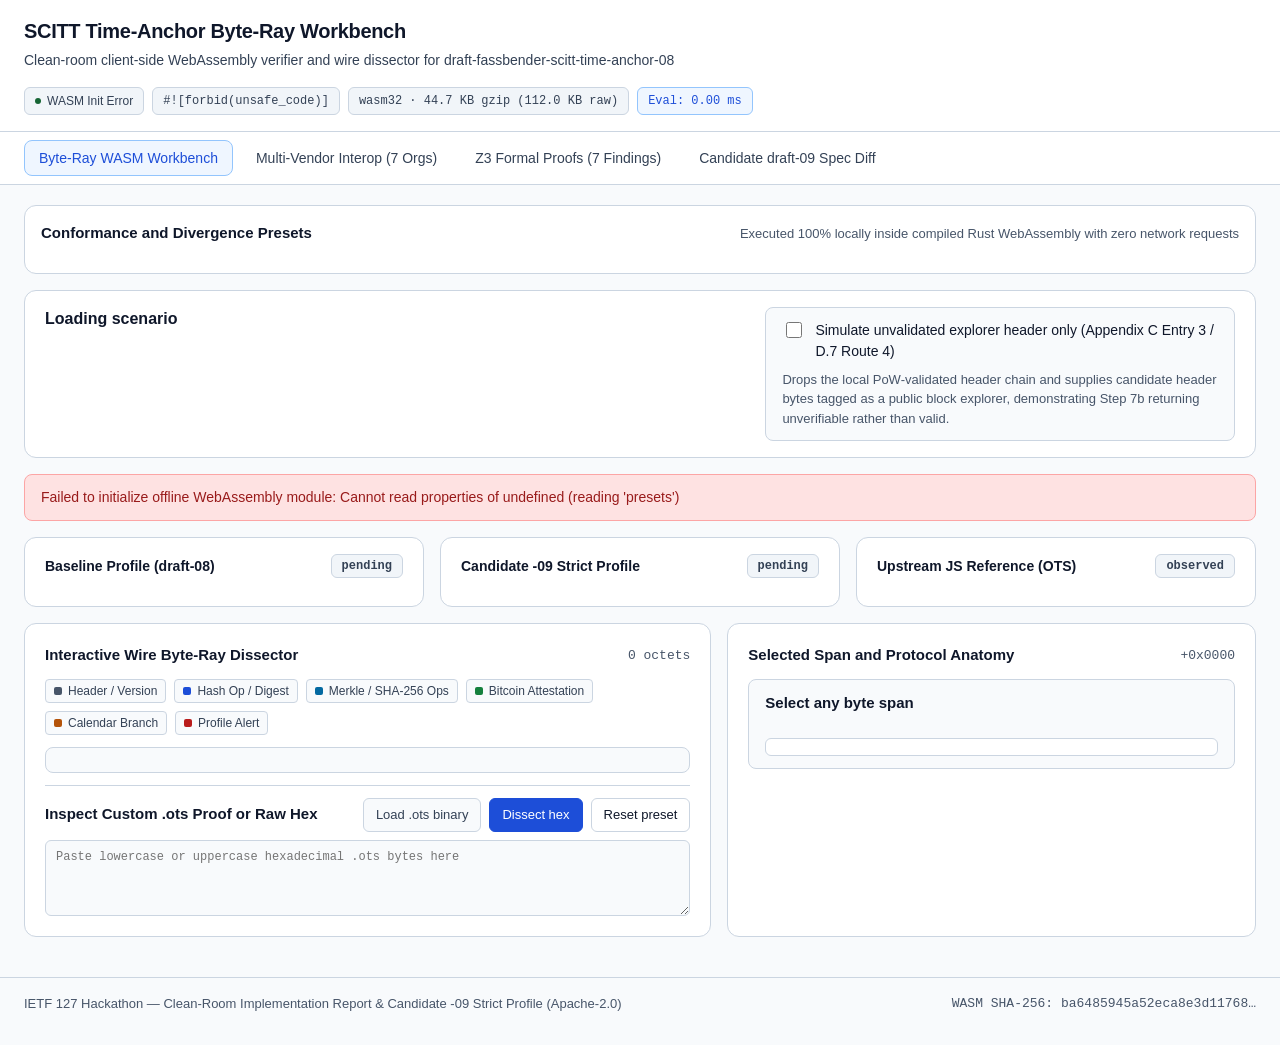
==== web/index.html @ 07544daf "IETF 127 Hackathon: Independent Triple-Engine Verifier & Conformance Suite for draft-fassbender-scit" ====
<!doctype html>
<html lang="en">
<head>
  <meta charset="utf-8">
  <meta name="viewport" content="width=device-width, initial-scale=1">
  <meta name="robots" content="noindex, nofollow, noarchive">
  <title>SCITT Time-Anchor Byte-Ray Workbench — IETF 127 Conformance Suite</title>
  <link rel="stylesheet" href="./styles.css">
</head>
<body>
  <header class="site-header">
    <div class="header-inner">
      <div class="brand-block">
        <h1 class="site-title">SCITT Time-Anchor Byte-Ray Workbench</h1>
        <p class="site-subtitle">Clean-room client-side WebAssembly verifier and wire dissector for draft-fassbender-scitt-time-anchor-08</p>
      </div>
      <div class="header-telemetry">
        <span class="meta-chip"><span class="status-dot"></span><span id="wasm-status-text">Initializing WASM</span></span>
        <span class="meta-chip mono">#![forbid(unsafe_code)]</span>
        <span class="meta-chip mono" id="wasm-size-chip">wasm32 · 43.1 KB gzip</span>
        <span class="meta-chip meta-chip-accent mono" id="wasm-latency-chip">Eval: 0.00 ms</span>
      </div>
    </div>
  </header>

  <nav class="tab-bar-wrap" aria-label="Workbench sections">
    <div class="tab-bar" role="tablist">
      <button type="button" class="tab-btn" role="tab" id="tab-btn-workbench" aria-selected="true" aria-controls="panel-workbench" data-tab="workbench">Byte-Ray WASM Workbench</button>
      <button type="button" class="tab-btn" role="tab" id="tab-btn-interop" aria-selected="false" aria-controls="panel-interop" data-tab="interop">Multi-Vendor Interop (7 Orgs)</button>
      <button type="button" class="tab-btn" role="tab" id="tab-btn-z3" aria-selected="false" aria-controls="panel-z3" data-tab="z3">Z3 Formal Proofs (7 Findings)</button>
      <button type="button" class="tab-btn" role="tab" id="tab-btn-diff" aria-selected="false" aria-controls="panel-diff" data-tab="diff">Candidate draft-09 Spec Diff</button>
    </div>
  </nav>

  <main class="main-shell">
    <!-- TAB 1: BYTE-RAY WASM WORKBENCH -->
    <section id="panel-workbench" class="tab-panel is-active" role="tabpanel" aria-labelledby="tab-btn-workbench">
      <div class="preset-section">
        <div class="section-bar">
          <h2 class="section-heading">Conformance and Divergence Presets</h2>
          <span class="section-caption">Executed 100% locally inside compiled Rust WebAssembly with zero network requests</span>
        </div>
        <div id="preset-grid" class="preset-grid"></div>
      </div>

      <div class="scenario-brief">
        <div class="brief-copy">
          <h3 id="brief-title" class="brief-title">Loading scenario</h3>
          <p id="brief-cite" class="brief-cite"></p>
          <p id="brief-summary" class="brief-summary"></p>
        </div>
        <div class="explorer-control-box">
          <label class="toggle-label" for="explorer-only-toggle">
            <input type="checkbox" id="explorer-only-toggle">
            <span>Simulate unvalidated explorer header only (Appendix C Entry 3 / D.7 Route 4)</span>
          </label>
          <p id="explorer-toggle-note" class="toggle-note">
            Drops the local PoW-validated header chain and supplies candidate header bytes tagged as a public block explorer, demonstrating Step 7b returning unverifiable rather than valid.
          </p>
        </div>
      </div>

      <div id="feedback-banner" class="feedback-banner" role="alert"></div>

      <div class="verdict-grid">
        <article class="verdict-card" id="card-draft08">
          <div class="verdict-card-head">
            <h3 class="verdict-engine-name">Baseline Profile (draft-08)</h3>
            <span id="badge-draft08" class="outcome-badge outcome-neutral">pending</span>
          </div>
          <div id="kv-draft08" class="kv-list"></div>
        </article>

        <article class="verdict-card" id="card-strict">
          <div class="verdict-card-head">
            <h3 class="verdict-engine-name">Candidate -09 Strict Profile</h3>
            <span id="badge-strict" class="outcome-badge outcome-neutral">pending</span>
          </div>
          <div id="kv-strict" class="kv-list"></div>
        </article>

        <article class="verdict-card" id="card-upstream-js">
          <div class="verdict-card-head">
            <h3 class="verdict-engine-name">Upstream JS Reference (OTS)</h3>
            <span id="badge-upstream-js" class="outcome-badge outcome-neutral">observed</span>
          </div>
          <div id="kv-upstream-js" class="kv-list"></div>
        </article>
      </div>

      <div class="workbench-split">
        <div class="panel-card">
          <div class="section-bar">
            <h3 class="section-heading">Interactive Wire Byte-Ray Dissector</h3>
            <span id="dissect-byte-summary" class="section-caption mono">0 octets</span>
          </div>
          <div class="legend-row">
            <span class="legend-tag"><span class="swatch swatch-magic"></span>Header / Version</span>
            <span class="legend-tag"><span class="swatch swatch-digest"></span>Hash Op / Digest</span>
            <span class="legend-tag"><span class="swatch swatch-op"></span>Merkle / SHA-256 Ops</span>
            <span class="legend-tag"><span class="swatch swatch-btc"></span>Bitcoin Attestation</span>
            <span class="legend-tag"><span class="swatch swatch-pending"></span>Calendar Branch</span>
            <span class="legend-tag"><span class="swatch swatch-alert"></span>Profile Alert</span>
          </div>
          <div id="span-stream" class="span-stream" aria-label="Parsed OpenTimestamps byte spans"></div>

          <div class="custom-input-box">
            <div class="input-toolbar">
              <span class="section-heading">Inspect Custom .ots Proof or Raw Hex</span>
              <div class="btn-row">
                <label class="file-label" for="ots-file-input">
                  <span>Load .ots binary</span>
                  <input type="file" id="ots-file-input" accept=".ots,application/octet-stream">
                </label>
                <button type="button" id="btn-run-custom-hex" class="action-btn action-btn-primary">Dissect hex</button>
                <button type="button" id="btn-reset-preset" class="action-btn">Reset preset</button>
              </div>
            </div>
            <textarea id="custom-hex-input" class="hex-textarea" spellcheck="false" aria-label="Hexadecimal OpenTimestamps proof bytes" placeholder="Paste lowercase or uppercase hexadecimal .ots bytes here"></textarea>
          </div>
        </div>

        <div class="panel-card">
          <div class="section-bar">
            <h3 class="section-heading">Selected Span and Protocol Anatomy</h3>
            <span id="selected-offset-chip" class="section-caption mono">+0x0000</span>
          </div>

          <div class="detail-box">
            <h4 id="detail-title" class="detail-title">Select any byte span</h4>
            <div id="detail-section" class="detail-meta"></div>
            <p id="detail-desc" class="detail-desc"></p>
            <div id="detail-hex" class="hex-dump-box"></div>
          </div>

          <div id="dynamic-subpanel"></div>
        </div>
      </div>
    </section>

    <!-- TAB 2: MULTI-VENDOR INTEROP MATRIX -->
    <section id="panel-interop" class="tab-panel" role="tabpanel" aria-labelledby="tab-btn-interop">
      <div class="metric-strip" id="interop-metrics"></div>

      <div class="panel-card">
        <div class="section-bar">
          <div>
            <h2 class="section-heading">Table A — Cross-Organization Interoperability Matrix (7 External Codebases + Clean-Room Triple Engine)</h2>
            <span class="section-caption">Real execution outputs across Umarise, OpenTimestamps JS/Python, EMILIA (-06), CryptoGeekPT (-03), DPS Lemonnier (-08), and WEXP / iSoluce SCITT</span>
          </div>
          <div class="btn-row">
            <button type="button" class="action-btn interop-filter-btn action-btn-primary" data-filter="all">All 16 vectors</button>
            <button type="button" class="action-btn interop-filter-btn" data-filter="positive">Mainnet positive</button>
            <button type="button" class="action-btn interop-filter-btn" data-filter="divergence">Divergences &amp; bugs</button>
          </div>
        </div>
        <div class="table-scroll">
          <table class="data-table">
            <thead>
              <tr>
                <th>Vector</th>
                <th>Umarise Web &amp; JS OTS</th>
                <th>Python OTS 0.5.0</th>
                <th>EMILIA (-06)</th>
                <th>CryptoGeekPT (-03)</th>
                <th>DPS Lemonnier (-08)</th>
                <th>Triple Engine (draft-08)</th>
                <th>Triple Engine (strict)</th>
              </tr>
            </thead>
            <tbody id="interop-tbody"></tbody>
          </table>
        </div>
      </div>

      <div class="panel-card">
        <div class="section-bar">
          <h2 class="section-heading">Live SCITT RFC 9943 / RFC 9942 / RFC 9921 Artifact Interop (WEXP &amp; Action State / iSoluce)</h2>
          <span class="section-caption">Verified against upstream pycose 1.1.0, pyscitt 0.15.0, and cbor2 5.9.0</span>
        </div>
        <div id="scitt-cose-summary"></div>
      </div>

      <div class="panel-card">
        <div class="section-bar">
          <h2 class="section-heading">Table B — Internal Triple-Engine Differential Fuzzing (50,000 Seeded Vectors)</h2>
          <span class="section-caption">Explicitly separated from external cross-organization interop per IETF hackathon reporting practice</span>
        </div>
        <div id="diff50k-summary"></div>
      </div>
    </section>

    <!-- TAB 3: Z3 FORMAL PROOFS -->
    <section id="panel-z3" class="tab-panel" role="tabpanel" aria-labelledby="tab-btn-z3">
      <div class="metric-strip" id="z3-metrics"></div>
      <div class="panel-card">
        <div class="section-bar">
          <h2 class="section-heading">Microsoft Z3 SMT Solver Verification Summary (7 Findings + Section 7.1 Partition Soundness)</h2>
          <span class="section-caption">Every edge case synthesized as SAT in baseline draft-08 and proven UNSAT under Candidate -09 strict invariants</span>
        </div>
        <div class="table-scroll">
          <table class="data-table">
            <thead>
              <tr>
                <th>Finding</th>
                <th>Protocol Property</th>
                <th>Baseline draft-08 Counterexample (SAT)</th>
                <th>Candidate -09 Strict Invariant (UNSAT)</th>
                <th>Concrete Witness</th>
              </tr>
            </thead>
            <tbody id="z3-tbody"></tbody>
          </table>
        </div>
      </div>
    </section>

    <!-- TAB 4: CANDIDATE DRAFT-09 SPEC DIFF -->
    <section id="panel-diff" class="tab-panel" role="tabpanel" aria-labelledby="tab-btn-diff">
      <div class="panel-card">
        <div class="section-bar">
          <div>
            <h2 class="section-heading">Proposed Collaborative Diff Against draft-fassbender-scitt-time-anchor-08.txt</h2>
            <span class="section-caption">Verified cleanly with patch --dry-run (zero IANA actions, zero new keys, 100% wild .ots backward compatibility)</span>
          </div>
          <div class="btn-row">
            <button type="button" id="btn-copy-diff" class="action-btn">Copy unified diff</button>
            <a href="./scitt_time_anchor.wasm" download="scitt_time_anchor.wasm" class="action-btn">Download .wasm (98.8 KB)</a>
          </div>
        </div>
        <div id="diff-viewer" class="diff-viewer"></div>
      </div>
    </section>
  </main>

  <footer class="site-footer">
    <span>IETF 127 Hackathon — Clean-Room Implementation Report &amp; Candidate -09 Strict Profile (Apache-2.0)</span>
    <span class="mono" id="footer-sha256"></span>
  </footer>

  <script src="./wasm_bundle.js"></script>
  <script src="./presets.js"></script>
  <script src="./app.js"></script>
</body>
</html>
---- web/styles.css ----
/* SCITT Time-Anchor Byte-Ray Workbench — Archival Standards-Lab Theme */
:root {
  --bg-page: #f8fafc;
  --bg-surface: #ffffff;
  --bg-subtle: #f1f5f9;
  --bg-muted: #e2e8f0;
  --border-hairline: #cbd5e1;
  --border-strong: #94a3b8;

  --text-primary: #0f172a;
  --text-secondary: #334155;
  --text-muted: #475569;

  --accent-ink: #1d4ed8;
  --accent-bg: #eff6ff;
  --accent-border: #93c5fd;

  --valid-ink: #166534;
  --valid-bg: #dcfce7;
  --valid-border: #86efac;

  --unverifiable-ink: #92400e;
  --unverifiable-bg: #fef3c7;
  --unverifiable-border: #fcd34d;

  --invalid-ink: #991b1b;
  --invalid-bg: #fee2e2;
  --invalid-border: #fca5a5;

  --font-sans: -apple-system, BlinkMacSystemFont, "Segoe UI", Roboto, "Helvetica Neue", Arial, sans-serif;
  --font-mono: ui-monospace, SFMono-Regular, Menlo, Monaco, Consolas, "Liberation Mono", monospace;

  --ease-out-expo: cubic-bezier(0.16, 1, 0.3, 1);
}

*,
*::before,
*::after {
  box-sizing: border-box;
}

::selection {
  background-color: #dbeafe;
  color: #0f172a;
}

html {
  font-size: 16px;
  color-scheme: light;
  scrollbar-color: #94a3b8 #f1f5f9;
}

body {
  margin: 0;
  padding: 0;
  background-color: var(--bg-page);
  color: var(--text-primary);
  font-family: var(--font-sans);
  line-height: 1.5;
  -webkit-font-smoothing: antialiased;
  overflow-x: hidden;
}

:focus-visible {
  outline: 2px solid var(--accent-ink);
  outline-offset: 2px;
}

.tabular {
  font-variant-numeric: tabular-nums;
}

.mono {
  font-family: var(--font-mono);
  font-variant-numeric: tabular-nums;
}

/* Top Header locked at Y = 0 */
.site-header {
  background-color: var(--bg-surface);
  border-bottom: 1px solid var(--border-hairline);
  margin: 0;
}

.header-inner {
  max-width: 1440px;
  margin: 0 auto;
  padding: 16px 24px;
  display: flex;
  align-items: center;
  justify-content: space-between;
  gap: 16px;
  flex-wrap: wrap;
}

.brand-block {
  display: flex;
  flex-direction: column;
  gap: 4px;
  min-width: 0;
}

.site-title {
  margin: 0;
  font-size: 1.25rem;
  font-weight: 600;
  letter-spacing: -0.015em;
  color: var(--text-primary);
}

.site-subtitle {
  margin: 0;
  font-size: 0.875rem;
  color: var(--text-secondary);
}

.header-telemetry {
  display: flex;
  align-items: center;
  gap: 8px;
  flex-wrap: wrap;
  flex-shrink: 0;
}

.meta-chip {
  display: inline-flex;
  align-items: center;
  gap: 6px;
  height: 28px;
  padding: 0 10px;
  border-radius: 6px;
  border: 1px solid var(--border-hairline);
  background-color: var(--bg-subtle);
  font-size: 0.75rem;
  font-weight: 500;
  color: var(--text-secondary);
  flex-shrink: 0;
  white-space: nowrap;
}

.meta-chip-accent {
  background-color: var(--accent-bg);
  border-color: var(--accent-border);
  color: var(--accent-ink);
}

.status-dot {
  width: 6px;
  height: 6px;
  border-radius: 50%;
  background-color: var(--valid-ink);
  flex-shrink: 0;
}

/* Navigation Bar */
.tab-bar-wrap {
  background-color: var(--bg-surface);
  border-bottom: 1px solid var(--border-hairline);
}

.tab-bar {
  max-width: 1440px;
  margin: 0 auto;
  padding: 8px 24px;
  display: flex;
  align-items: center;
  gap: 8px;
  flex-wrap: wrap;
}

.tab-btn {
  appearance: none;
  height: 36px;
  padding: 0 14px;
  border-radius: 8px;
  border: 1px solid transparent;
  background-color: transparent;
  color: var(--text-secondary);
  font-family: var(--font-sans);
  font-size: 0.875rem;
  font-weight: 500;
  cursor: pointer;
  transition: background-color 140ms var(--ease-out-expo), color 140ms var(--ease-out-expo), border-color 140ms var(--ease-out-expo);
  flex-shrink: 0;
  white-space: nowrap;
}

.tab-btn:hover {
  background-color: var(--bg-subtle);
  color: var(--text-primary);
}

.tab-btn[aria-selected="true"] {
  background-color: var(--accent-bg);
  border-color: var(--accent-border);
  color: var(--accent-ink);
}

/* Main Shell */
.main-shell {
  max-width: 1440px;
  margin: 0 auto;
  padding: 20px 24px 40px 24px;
}

.tab-panel {
  display: none;
}

.tab-panel.is-active {
  display: flex;
  flex-direction: column;
  gap: 16px;
}

/* Preset Selector Grid */
.preset-section {
  background-color: var(--bg-surface);
  border: 1px solid var(--border-hairline);
  border-radius: 12px;
  padding: 16px;
  display: flex;
  flex-direction: column;
  gap: 12px;
}

.section-bar {
  display: flex;
  align-items: center;
  justify-content: space-between;
  gap: 12px;
  flex-wrap: wrap;
}

.section-heading {
  margin: 0;
  font-size: 0.9375rem;
  font-weight: 600;
  color: var(--text-primary);
}

.section-caption {
  font-size: 0.8125rem;
  color: var(--text-muted);
}

.preset-grid {
  display: grid;
  grid-template-columns: repeat(3, minmax(0, 1fr));
  gap: 8px;
}

.preset-btn {
  appearance: none;
  min-height: 40px;
  padding: 8px 12px;
  border-radius: 8px;
  border: 1px solid var(--border-hairline);
  background-color: var(--bg-page);
  color: var(--text-primary);
  font-family: var(--font-sans);
  font-size: 0.8125rem;
  font-weight: 500;
  text-align: left;
  cursor: pointer;
  transition: background-color 140ms var(--ease-out-expo), border-color 140ms var(--ease-out-expo);
}

.preset-btn:hover {
  background-color: var(--bg-subtle);
  border-color: var(--border-strong);
}

.preset-btn.is-selected {
  background-color: var(--accent-bg);
  border-color: var(--accent-ink);
  color: var(--accent-ink);
}

/* Active Scenario Banner & Explorer Toggle */
.scenario-brief {
  background-color: var(--bg-surface);
  border: 1px solid var(--border-hairline);
  border-radius: 12px;
  padding: 16px 20px;
  display: grid;
  grid-template-columns: minmax(0, 1.5fr) minmax(0, 1fr);
  gap: 16px;
  align-items: stretch;
}

.brief-copy {
  display: flex;
  flex-direction: column;
  justify-content: flex-start;
  gap: 8px;
}

.brief-title {
  margin: 0;
  font-size: 1rem;
  font-weight: 600;
  color: var(--text-primary);
}

.brief-cite {
  margin: 0;
  font-size: 0.8125rem;
  color: var(--accent-ink);
  font-weight: 500;
}

.brief-summary {
  margin: 0;
  font-size: 0.875rem;
  color: var(--text-secondary);
  max-width: 74ch;
}

.explorer-control-box {
  background-color: var(--bg-page);
  border: 1px solid var(--border-hairline);
  border-radius: 8px;
  padding: 12px 16px;
  display: flex;
  flex-direction: column;
  justify-content: flex-start;
  gap: 8px;
}

.toggle-label {
  display: flex;
  align-items: flex-start;
  gap: 10px;
  cursor: pointer;
  font-size: 0.875rem;
  font-weight: 500;
  color: var(--text-primary);
}

.toggle-label input[type="checkbox"] {
  width: 16px;
  height: 16px;
  margin-top: 2px;
  accent-color: var(--accent-ink);
  flex-shrink: 0;
  cursor: pointer;
}

.toggle-note {
  margin: 0;
  font-size: 0.8125rem;
  color: var(--text-muted);
}

/* Error / Bounds Feedback Banner */
.feedback-banner {
  display: none;
  padding: 12px 16px;
  border-radius: 8px;
  border: 1px solid var(--invalid-border);
  background-color: var(--invalid-bg);
  color: var(--invalid-ink);
  font-size: 0.875rem;
}

.feedback-banner.is-visible {
  display: block;
}

/* Verdict 3-Column Strip */
.verdict-grid {
  display: grid;
  grid-template-columns: repeat(3, minmax(0, 1fr));
  gap: 16px;
  align-items: stretch;
}

.verdict-card {
  background-color: var(--bg-surface);
  border: 1px solid var(--border-hairline);
  border-radius: 12px;
  padding: 16px 20px;
  display: flex;
  flex-direction: column;
  justify-content: flex-start;
  gap: 12px;
}

.verdict-card-head {
  display: flex;
  align-items: center;
  justify-content: space-between;
  gap: 8px;
  flex-wrap: wrap;
}

.verdict-engine-name {
  margin: 0;
  font-size: 0.875rem;
  font-weight: 600;
  color: var(--text-primary);
}

.outcome-badge {
  display: inline-flex;
  align-items: center;
  height: 24px;
  padding: 0 10px;
  border-radius: 6px;
  border: 1px solid var(--border-hairline);
  font-family: var(--font-mono);
  font-size: 0.75rem;
  font-weight: 600;
  flex-shrink: 0;
}

.outcome-valid {
  background-color: var(--valid-bg);
  border-color: var(--valid-border);
  color: var(--valid-ink);
}

.outcome-unverifiable {
  background-color: var(--unverifiable-bg);
  border-color: var(--unverifiable-border);
  color: var(--unverifiable-ink);
}

.outcome-invalid {
  background-color: var(--invalid-bg);
  border-color: var(--invalid-border);
  color: var(--invalid-ink);
}

.outcome-neutral {
  background-color: var(--bg-subtle);
  border-color: var(--border-hairline);
  color: var(--text-secondary);
}

.kv-list {
  margin: 0;
  padding: 0;
  display: flex;
  flex-direction: column;
  gap: 6px;
}

.kv-row {
  display: flex;
  align-items: baseline;
  justify-content: space-between;
  gap: 12px;
  font-size: 0.8125rem;
  border-top: 1px solid var(--bg-subtle);
  padding-top: 6px;
}

.kv-key {
  color: var(--text-muted);
  flex-shrink: 0;
}

.kv-val {
  color: var(--text-primary);
  font-family: var(--font-mono);
  font-variant-numeric: tabular-nums;
  text-align: right;
  overflow-wrap: anywhere;
}

/* 2-Column Matched-Height Byte-Ray Split Grid */
.workbench-split {
  display: grid;
  grid-template-columns: minmax(0, 1.3fr) minmax(0, 1fr);
  gap: 16px;
  align-items: stretch;
}

.panel-card {
  background-color: var(--bg-surface);
  border: 1px solid var(--border-hairline);
  border-radius: 12px;
  padding: 20px;
  display: flex;
  flex-direction: column;
  justify-content: flex-start;
  gap: 12px;
  min-width: 0;
}

.legend-row {
  display: flex;
  align-items: center;
  gap: 8px;
  flex-wrap: wrap;
}

.legend-tag {
  display: inline-flex;
  align-items: center;
  gap: 6px;
  padding: 2px 8px;
  border-radius: 4px;
  font-size: 0.75rem;
  border: 1px solid var(--border-hairline);
  background-color: var(--bg-page);
  color: var(--text-secondary);
}

.swatch {
  width: 8px;
  height: 8px;
  border-radius: 2px;
  flex-shrink: 0;
}

.swatch-magic { background-color: #475569; }
.swatch-digest { background-color: #1d4ed8; }
.swatch-op { background-color: #0369a1; }
.swatch-btc { background-color: #15803d; }
.swatch-pending { background-color: #b45309; }
.swatch-alert { background-color: #b91c1c; }

/* Span Token Stream */
.span-stream {
  background-color: var(--bg-page);
  border: 1px solid var(--border-hairline);
  border-radius: 8px;
  padding: 12px;
  max-height: 400px;
  overflow-y: auto;
  display: flex;
  flex-wrap: wrap;
  align-content: flex-start;
  gap: 6px;
}

.span-chip {
  appearance: none;
  display: inline-flex;
  align-items: center;
  gap: 6px;
  min-height: 30px;
  padding: 4px 8px;
  border-radius: 6px;
  border: 1px solid var(--border-hairline);
  background-color: var(--bg-surface);
  color: var(--text-primary);
  font-family: var(--font-mono);
  font-size: 0.75rem;
  cursor: pointer;
  text-align: left;
  max-width: 100%;
  transition: border-color 120ms var(--ease-out-expo), background-color 120ms var(--ease-out-expo);
}

.span-chip:hover {
  border-color: var(--border-strong);
  background-color: var(--bg-subtle);
}

.span-chip.is-active {
  border-color: var(--accent-ink);
  background-color: var(--accent-bg);
}

.span-chip[data-kind="magic"],
.span-chip[data-kind="version"] {
  border-bottom: 2px solid #475569;
}

.span-chip[data-kind="hash_op"],
.span-chip[data-kind="digest"] {
  border-bottom: 2px solid #1d4ed8;
}

.span-chip[data-kind="op_concat"],
.span-chip[data-kind="operand"],
.span-chip[data-kind="op_sha256"],
.span-chip[data-kind="varuint_len"],
.span-chip[data-kind="branch"] {
  border-bottom: 2px solid #0369a1;
}

.span-chip[data-kind="att_marker"],
.span-chip[data-kind="btc_tag"],
.span-chip[data-kind="btc_height"] {
  border-bottom: 2px solid #15803d;
}

.span-chip[data-kind="pending_tag"],
.span-chip[data-kind="pending_uri"],
.span-chip[data-kind="unknown_tag"],
.span-chip[data-kind="unknown_payload"] {
  border-bottom: 2px solid #b45309;
}

.span-chip[data-kind="op_alert"],
.span-chip[data-kind="btc_height_alert"] {
  background-color: var(--invalid-bg);
  border-color: var(--invalid-border);
  color: var(--invalid-ink);
}

.span-off {
  color: var(--text-muted);
  font-size: 0.6875rem;
}

.span-hex {
  font-weight: 500;
  overflow-wrap: anywhere;
}

/* Custom Input Controls */
.custom-input-box {
  border-top: 1px solid var(--border-hairline);
  padding-top: 12px;
  display: flex;
  flex-direction: column;
  gap: 8px;
}

.input-toolbar {
  display: flex;
  align-items: center;
  justify-content: space-between;
  gap: 8px;
  flex-wrap: wrap;
}

.btn-row {
  display: flex;
  align-items: center;
  gap: 8px;
  flex-wrap: wrap;
}

.action-btn {
  appearance: none;
  height: 34px;
  padding: 0 12px;
  border-radius: 6px;
  border: 1px solid var(--border-hairline);
  background-color: var(--bg-surface);
  color: var(--text-primary);
  font-family: var(--font-sans);
  font-size: 0.8125rem;
  font-weight: 500;
  cursor: pointer;
  display: inline-flex;
  align-items: center;
  gap: 6px;
  flex-shrink: 0;
}

.action-btn:hover {
  background-color: var(--bg-subtle);
}

.action-btn-primary {
  background-color: var(--accent-ink);
  border-color: var(--accent-ink);
  color: #ffffff;
}

.action-btn-primary:hover {
  background-color: #1e40af;
}

.file-label {
  display: inline-flex;
  align-items: center;
  height: 34px;
  padding: 0 12px;
  border-radius: 6px;
  border: 1px solid var(--border-hairline);
  background-color: var(--bg-page);
  color: var(--text-secondary);
  font-size: 0.8125rem;
  font-weight: 500;
  cursor: pointer;
}

.file-label input[type="file"] {
  display: none;
}

.hex-textarea {
  width: 100%;
  min-height: 76px;
  max-height: 160px;
  resize: vertical;
  padding: 8px 10px;
  border-radius: 6px;
  border: 1px solid var(--border-hairline);
  background-color: var(--bg-page);
  color: var(--text-primary);
  font-family: var(--font-mono);
  font-size: 0.75rem;
  line-height: 1.45;
}

/* Right Detail Inspector */
.detail-box {
  background-color: var(--bg-page);
  border: 1px solid var(--border-hairline);
  border-radius: 8px;
  padding: 12px 16px;
  display: flex;
  flex-direction: column;
  gap: 8px;
}

.detail-title {
  margin: 0;
  font-size: 0.9375rem;
  font-weight: 600;
  color: var(--text-primary);
}

.detail-meta {
  font-family: var(--font-mono);
  font-size: 0.75rem;
  color: var(--accent-ink);
}

.detail-desc {
  margin: 0;
  font-size: 0.8125rem;
  color: var(--text-secondary);
}

.hex-dump-box {
  padding: 8px 10px;
  border-radius: 6px;
  border: 1px solid var(--border-hairline);
  background-color: var(--bg-surface);
  font-family: var(--font-mono);
  font-size: 0.75rem;
  color: var(--text-primary);
  overflow-wrap: anywhere;
  word-break: break-all;
  max-height: 112px;
  overflow-y: auto;
}

/* Data Tables */
.table-scroll {
  width: 100%;
  overflow-x: auto;
  border: 1px solid var(--border-hairline);
  border-radius: 8px;
  background-color: var(--bg-surface);
}

.data-table {
  width: 100%;
  border-collapse: collapse;
  font-size: 0.8125rem;
  text-align: left;
}

.data-table th,
.data-table td {
  padding: 8px 12px;
  border-bottom: 1px solid var(--bg-subtle);
  vertical-align: top;
}

.data-table th {
  background-color: var(--bg-page);
  color: var(--text-secondary);
  font-weight: 600;
  border-bottom: 1px solid var(--border-hairline);
  white-space: nowrap;
}

.data-table tr:last-child td {
  border-bottom: none;
}

.row-highlight td {
  background-color: var(--accent-bg);
}

.row-alert td {
  background-color: var(--invalid-bg);
}

/* Growth Bars */
.growth-row {
  display: grid;
  grid-template-columns: 64px minmax(0, 1fr) 112px;
  align-items: center;
  gap: 8px;
  font-size: 0.75rem;
}

.growth-track {
  height: 10px;
  border-radius: 4px;
  background-color: var(--bg-muted);
  overflow: hidden;
}

.growth-fill {
  height: 100%;
  background-color: var(--accent-ink);
}

.growth-fill.is-exceeded {
  background-color: var(--invalid-ink);
}

/* Summary Stat Strip on Interop / Z3 Tabs */
.metric-strip {
  display: grid;
  grid-template-columns: repeat(4, minmax(0, 1fr));
  gap: 12px;
}

.metric-box {
  background-color: var(--bg-surface);
  border: 1px solid var(--border-hairline);
  border-radius: 10px;
  padding: 16px;
  display: flex;
  flex-direction: column;
  gap: 4px;
}

.metric-label {
  font-size: 0.8125rem;
  color: var(--text-muted);
}

.metric-number {
  font-size: 1.375rem;
  font-weight: 600;
  color: var(--text-primary);
  font-variant-numeric: tabular-nums;
}

.metric-note {
  font-size: 0.75rem;
  color: var(--text-secondary);
}

/* Unified Diff Viewer */
.diff-viewer {
  background-color: var(--bg-surface);
  border: 1px solid var(--border-hairline);
  border-radius: 8px;
  padding: 12px 0;
  font-family: var(--font-mono);
  font-size: 0.75rem;
  line-height: 1.5;
  overflow-x: auto;
}

.diff-line {
  padding: 0 16px;
  white-space: pre-wrap;
  overflow-wrap: anywhere;
}

.diff-hunk {
  background-color: var(--accent-bg);
  color: var(--accent-ink);
  font-weight: 600;
}

.diff-add {
  background-color: #f0fdf4;
  color: #166534;
}

.diff-del {
  background-color: #fef2f2;
  color: #991b1b;
}

/* Footer */
.site-footer {
  max-width: 1440px;
  margin: 0 auto;
  padding: 16px 24px 32px 24px;
  border-top: 1px solid var(--border-hairline);
  display: flex;
  align-items: center;
  justify-content: space-between;
  gap: 12px;
  flex-wrap: wrap;
  font-size: 0.8125rem;
  color: var(--text-muted);
}

@media (max-width: 1100px) {
  .preset-grid,
  .verdict-grid,
  .scenario-brief,
  .workbench-split {
    grid-template-columns: minmax(0, 1fr);
  }
  .metric-strip {
    grid-template-columns: repeat(2, minmax(0, 1fr));
  }
}
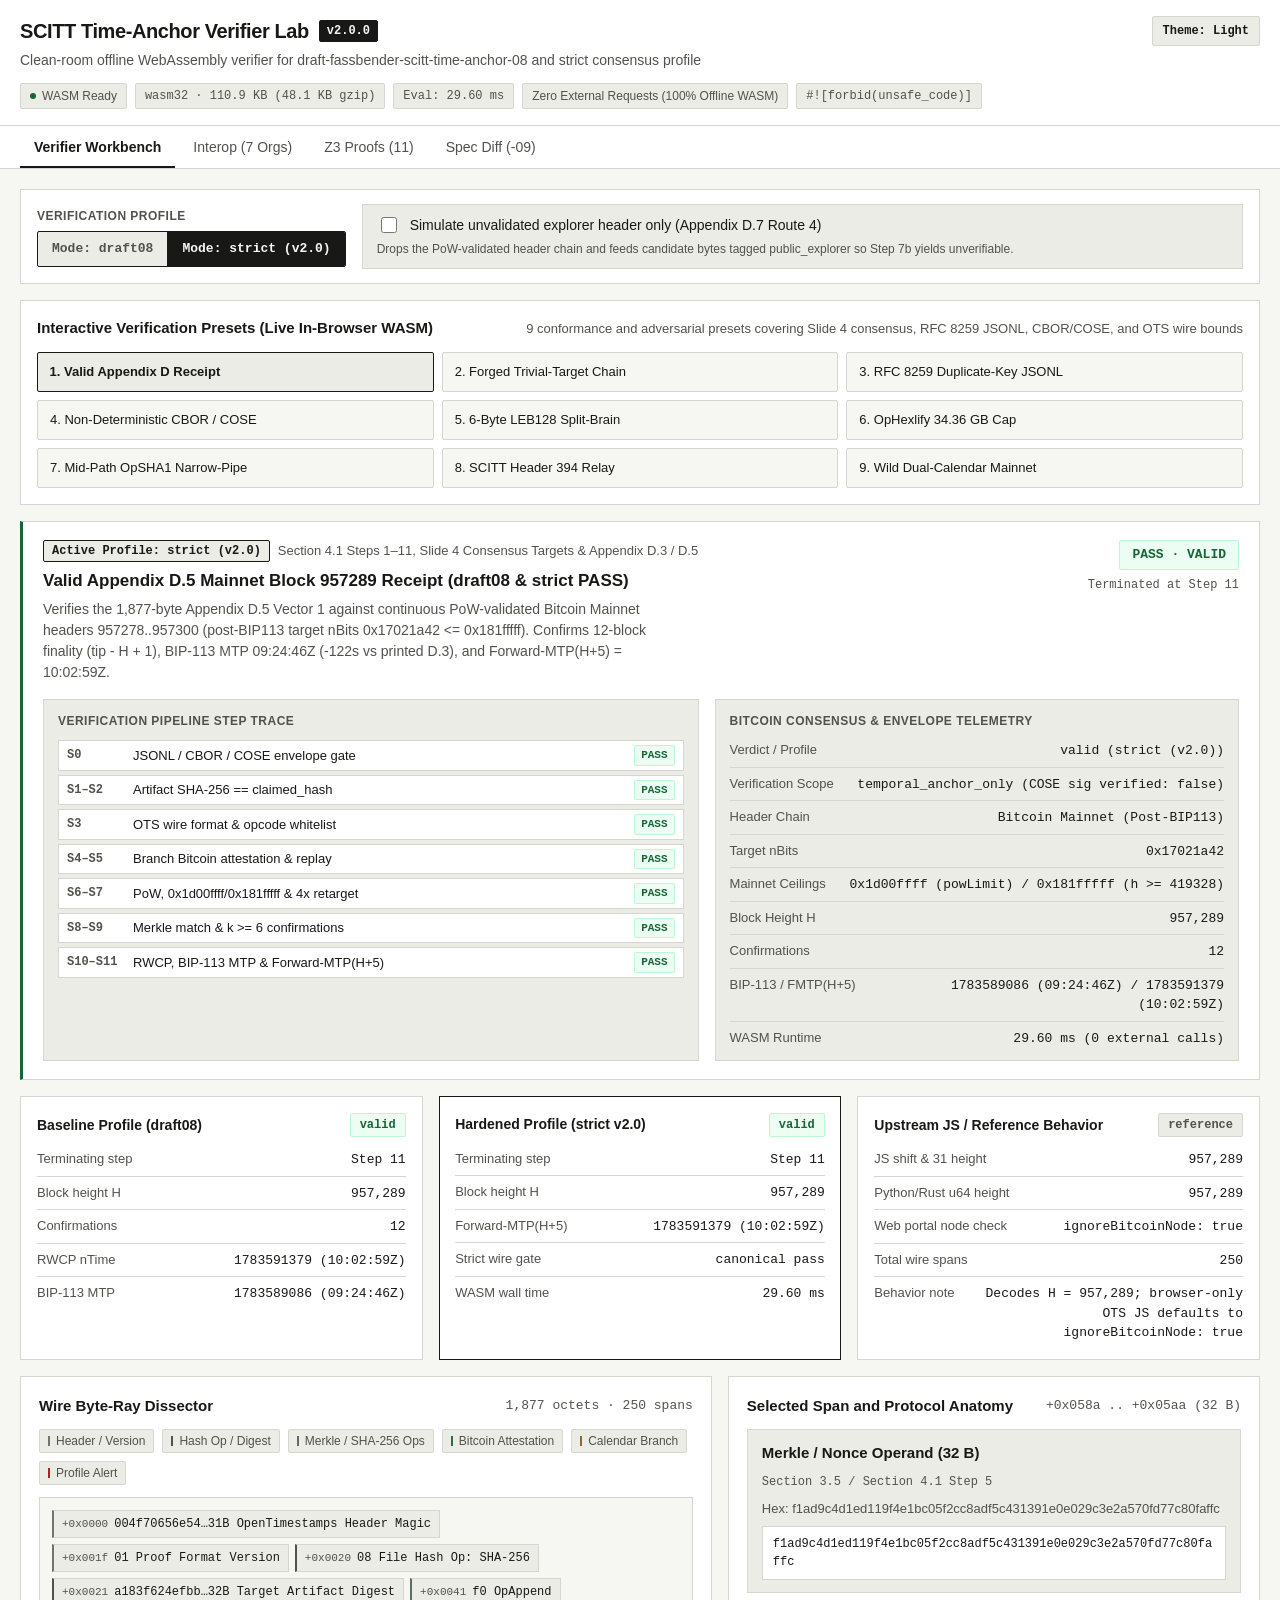
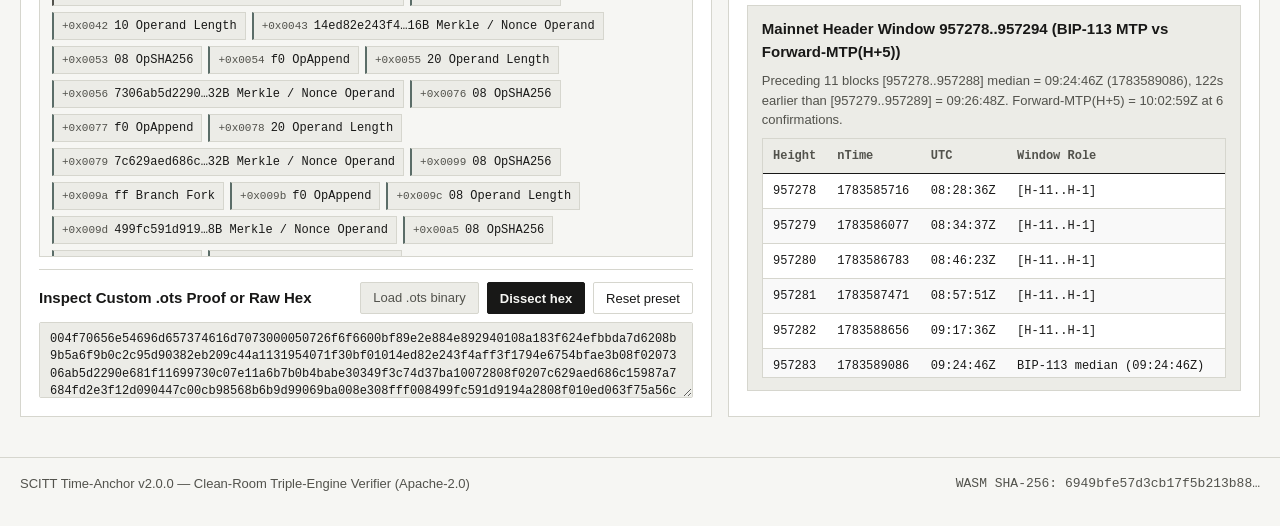
==== commit d4962561: "release(v2.0.0): hardened triple-engine verifier, 64-variant CBOR framing study & 17 security/FAIR4R" ====
--- a/web/index.html
+++ b/web/index.html
@@ -3,96 +3,152 @@
 <head>
   <meta charset="utf-8">
   <meta name="viewport" content="width=device-width, initial-scale=1">
-  <meta name="robots" content="noindex, nofollow, noarchive">
-  <title>SCITT Time-Anchor Byte-Ray Workbench — IETF 127 Conformance Suite</title>
+  <meta name="color-scheme" content="light dark">
+  <meta name="darkreader-lock">
+  <meta http-equiv="Content-Security-Policy" content="default-src 'self'; script-src 'self' 'wasm-unsafe-eval'; style-src 'self'; img-src 'self' data:; connect-src 'none'; object-src 'none'; base-uri 'self'">
+  <title>SCITT Time-Anchor v2.0.0 — Offline WASM Verifier Lab</title>
+  <meta name="description" content="Offline RFC Reference Verification Instrument for draft-fassbender-scitt-time-anchor-08 and strict consensus profile (Python 3, Rust, WebAssembly).">
+  <meta property="og:type" content="website">
+  <meta property="og:title" content="SCITT Time-Anchor v2.0.0 — Offline WASM Verifier Lab">
+  <meta property="og:description" content="Offline RFC Reference Verification Instrument: deterministic COSE and OTS proof engine with 131/131 conformance, 11/11 Z3 formal proofs, 64-variant CBOR framing study, and 100,000 mutation fuzz vectors.">
+  <meta property="og:image" content="./assets/scitt-time-anchor-v2-og.png">
+  <meta property="og:image:type" content="image/png">
+  <meta property="og:image:width" content="1280">
+  <meta property="og:image:height" content="640">
+  <meta property="og:image:alt" content="SCITT Time-Anchor v2.0.0 offline RFC verification instrument showing 131/131 conformance, 11/11 Z3 formal proofs, 100,000 fuzz vectors, 64-variant CBOR framing study, and S0..S11 PASS pipeline trace">
+  <meta name="twitter:card" content="summary_large_image">
+  <meta name="twitter:title" content="SCITT Time-Anchor v2.0.0 — Offline WASM Verifier Lab">
+  <meta name="twitter:description" content="Offline RFC Reference Verification Instrument for draft-fassbender-scitt-time-anchor-08 + strict profile (110.9 KB WASM, 0 external calls).">
+  <meta name="twitter:image" content="./assets/scitt-time-anchor-v2-og.png">
+  <meta name="twitter:image:alt" content="SCITT Time-Anchor v2.0.0 offline verification summary and S0..S11 receipt pipeline trace">
+  <link rel="icon" type="image/svg+xml" href="data:image/svg+xml,%3Csvg xmlns='http://www.w3.org/2000/svg' viewBox='0 0 32 32'%3E%3Crect width='32' height='32' rx='4' fill='%230F172A'/%3E%3Crect x='4' y='4' width='24' height='24' rx='2' fill='none' stroke='%230F766E' stroke-width='2'/%3E%3Cpath d='M10 16.5l4 4 8-9' fill='none' stroke='%2310B981' stroke-width='2.6' stroke-linecap='square'/%3E%3C/svg%3E">
   <link rel="stylesheet" href="./styles.css">
+  <script src="./theme.js"></script>
 </head>
 <body>
   <header class="site-header">
     <div class="header-inner">
-      <div class="brand-block">
-        <h1 class="site-title">SCITT Time-Anchor Byte-Ray Workbench</h1>
-        <p class="site-subtitle">Clean-room client-side WebAssembly verifier and wire dissector for draft-fassbender-scitt-time-anchor-08</p>
-      </div>
-      <div class="header-telemetry">
-        <span class="meta-chip"><span class="status-dot"></span><span id="wasm-status-text">Initializing WASM</span></span>
-        <span class="meta-chip mono">#![forbid(unsafe_code)]</span>
-        <span class="meta-chip mono" id="wasm-size-chip">wasm32 · 43.1 KB gzip</span>
-        <span class="meta-chip meta-chip-accent mono" id="wasm-latency-chip">Eval: 0.00 ms</span>
+      <div class="header-top-row">
+        <div class="brand-block">
+          <div class="title-row">
+            <h1 class="site-title">SCITT Time-Anchor Verifier Lab</h1>
+            <span class="version-tag mono notranslate" translate="no">v2.0.0</span>
+          </div>
+          <p class="site-subtitle">Clean-room offline WebAssembly verifier for draft-fassbender-scitt-time-anchor-08 and strict consensus profile</p>
+        </div>
+        <button type="button" id="theme-toggle-btn" class="theme-toggle-btn mono" aria-label="Switch color theme">Theme: System</button>
+      </div>
+      <div class="runtime-bar" aria-label="WASM runtime telemetry">
+        <span id="wasm-status-chip" class="meta-chip"><span id="wasm-status-dot" class="status-dot" aria-hidden="true"></span><span id="wasm-status-text">Initializing WASM</span></span>
+        <span class="meta-chip mono notranslate" id="wasm-size-chip" translate="no">110.9 KB WASM</span>
+        <span class="meta-chip meta-chip-accent mono notranslate" id="wasm-latency-chip" translate="no">Eval: 0.00 ms</span>
+        <span class="meta-chip meta-chip-offline" id="wasm-offline-chip">Zero External Requests (100% Offline WASM)</span>
+        <span class="meta-chip mono notranslate" translate="no">#![forbid(unsafe_code)]</span>
       </div>
     </div>
   </header>
 
   <nav class="tab-bar-wrap" aria-label="Workbench sections">
-    <div class="tab-bar" role="tablist">
-      <button type="button" class="tab-btn" role="tab" id="tab-btn-workbench" aria-selected="true" aria-controls="panel-workbench" data-tab="workbench">Byte-Ray WASM Workbench</button>
-      <button type="button" class="tab-btn" role="tab" id="tab-btn-interop" aria-selected="false" aria-controls="panel-interop" data-tab="interop">Multi-Vendor Interop (7 Orgs)</button>
-      <button type="button" class="tab-btn" role="tab" id="tab-btn-z3" aria-selected="false" aria-controls="panel-z3" data-tab="z3">Z3 Formal Proofs (7 Findings)</button>
-      <button type="button" class="tab-btn" role="tab" id="tab-btn-diff" aria-selected="false" aria-controls="panel-diff" data-tab="diff">Candidate draft-09 Spec Diff</button>
+    <div class="tab-bar" role="tablist" aria-label="Verification views">
+      <button type="button" class="tab-btn" role="tab" id="tab-btn-workbench" aria-selected="true" data-tab="workbench">Verifier Workbench</button>
+      <button type="button" class="tab-btn" role="tab" id="tab-btn-interop" aria-selected="false" data-tab="interop">Interop (7 Orgs)</button>
+      <button type="button" class="tab-btn" role="tab" id="tab-btn-z3" aria-selected="false" data-tab="z3">Z3 Proofs (11)</button>
+      <button type="button" class="tab-btn" role="tab" id="tab-btn-diff" aria-selected="false" data-tab="diff">Spec Diff (-09)</button>
     </div>
   </nav>
 
   <main class="main-shell">
-    <!-- TAB 1: BYTE-RAY WASM WORKBENCH -->
-    <section id="panel-workbench" class="tab-panel is-active" role="tabpanel" aria-labelledby="tab-btn-workbench">
-      <div class="preset-section">
-        <div class="section-bar">
-          <h2 class="section-heading">Conformance and Divergence Presets</h2>
-          <span class="section-caption">Executed 100% locally inside compiled Rust WebAssembly with zero network requests</span>
-        </div>
-        <div id="preset-grid" class="preset-grid"></div>
-      </div>
-
-      <div class="scenario-brief">
-        <div class="brief-copy">
-          <h3 id="brief-title" class="brief-title">Loading scenario</h3>
-          <p id="brief-cite" class="brief-cite"></p>
-          <p id="brief-summary" class="brief-summary"></p>
+    <!-- TAB 1: VERIFIER WORKBENCH -->
+    <section id="panel-workbench" class="tab-panel" role="tabpanel" aria-labelledby="tab-btn-workbench">
+      <div class="controls-bar">
+        <div class="mode-selector-block">
+          <span class="control-label">Verification Profile</span>
+          <div class="mode-segmented" role="group" aria-label="Verification profile selector">
+            <button type="button" id="mode-btn-draft08" class="mode-btn notranslate" data-mode="draft08" aria-pressed="false" translate="no">Mode: draft08</button>
+            <button type="button" id="mode-btn-strict" class="mode-btn is-selected notranslate" data-mode="strict" aria-pressed="true" translate="no">Mode: strict (v2.0)</button>
+          </div>
         </div>
         <div class="explorer-control-box">
           <label class="toggle-label" for="explorer-only-toggle">
             <input type="checkbox" id="explorer-only-toggle">
-            <span>Simulate unvalidated explorer header only (Appendix C Entry 3 / D.7 Route 4)</span>
+            <span>Simulate unvalidated explorer header only (Appendix D.7 Route 4)</span>
           </label>
           <p id="explorer-toggle-note" class="toggle-note">
-            Drops the local PoW-validated header chain and supplies candidate header bytes tagged as a public block explorer, demonstrating Step 7b returning unverifiable rather than valid.
+            Drops the PoW-validated header chain and feeds candidate bytes tagged public_explorer so Step 7b yields unverifiable.
           </p>
         </div>
       </div>
+
+      <div class="preset-section">
+        <div class="section-bar">
+          <h2 class="section-heading">Interactive Verification Presets (Live In-Browser WASM)</h2>
+          <span class="section-caption">9 conformance and adversarial presets covering Slide 4 consensus, RFC 8259 JSONL, CBOR/COSE, and OTS wire bounds</span>
+        </div>
+        <div id="preset-grid" class="preset-grid"></div>
+      </div>
+
+      <!-- PRIMARY ACTIVE-MODE VERIFICATION VERDICT BANNER -->
+      <section id="active-verdict-banner" class="active-verdict-banner" aria-live="polite">
+        <div class="avb-header">
+          <div class="avb-title-group">
+            <div class="avb-kicker-row">
+              <span id="avb-mode-pill" class="mode-pill mono notranslate" translate="no">strict (v2.0)</span>
+              <span id="brief-cite" class="brief-cite"></span>
+            </div>
+            <h2 id="brief-title" class="brief-title">Loading preset</h2>
+            <p id="brief-summary" class="brief-summary"></p>
+          </div>
+          <div class="avb-verdict-box">
+            <span id="active-verdict-badge" class="outcome-badge outcome-badge-lg outcome-neutral notranslate" translate="no">PENDING</span>
+            <span id="active-verdict-step" class="avb-step mono notranslate" translate="no">Step --</span>
+          </div>
+        </div>
+
+        <div class="avb-grid">
+          <div class="avb-subcard">
+            <h3 class="subcard-title">Verification Pipeline Step Trace</h3>
+            <ol id="step-trace-list" class="step-trace-list notranslate" translate="no"></ol>
+          </div>
+          <div class="avb-subcard">
+            <h3 class="subcard-title">Bitcoin Consensus &amp; Envelope Telemetry</h3>
+            <div id="consensus-telemetry-kv" class="kv-list notranslate" translate="no"></div>
+          </div>
+        </div>
+      </section>
 
       <div id="feedback-banner" class="feedback-banner" role="alert"></div>
 
       <div class="verdict-grid">
         <article class="verdict-card" id="card-draft08">
           <div class="verdict-card-head">
-            <h3 class="verdict-engine-name">Baseline Profile (draft-08)</h3>
-            <span id="badge-draft08" class="outcome-badge outcome-neutral">pending</span>
-          </div>
-          <div id="kv-draft08" class="kv-list"></div>
+            <h3 class="verdict-engine-name">Baseline Profile (draft08)</h3>
+            <span id="badge-draft08" class="outcome-badge outcome-neutral notranslate" translate="no">pending</span>
+          </div>
+          <div id="kv-draft08" class="kv-list notranslate" translate="no"></div>
         </article>
 
-        <article class="verdict-card" id="card-strict">
+        <article class="verdict-card is-active-mode" id="card-strict">
           <div class="verdict-card-head">
-            <h3 class="verdict-engine-name">Candidate -09 Strict Profile</h3>
-            <span id="badge-strict" class="outcome-badge outcome-neutral">pending</span>
-          </div>
-          <div id="kv-strict" class="kv-list"></div>
+            <h3 class="verdict-engine-name">Hardened Profile (strict v2.0)</h3>
+            <span id="badge-strict" class="outcome-badge outcome-neutral notranslate" translate="no">pending</span>
+          </div>
+          <div id="kv-strict" class="kv-list notranslate" translate="no"></div>
         </article>
 
         <article class="verdict-card" id="card-upstream-js">
           <div class="verdict-card-head">
-            <h3 class="verdict-engine-name">Upstream JS Reference (OTS)</h3>
-            <span id="badge-upstream-js" class="outcome-badge outcome-neutral">observed</span>
-          </div>
-          <div id="kv-upstream-js" class="kv-list"></div>
+            <h3 class="verdict-engine-name">Upstream JS / Reference Behavior</h3>
+            <span id="badge-upstream-js" class="outcome-badge outcome-neutral notranslate" translate="no">reference</span>
+          </div>
+          <div id="kv-upstream-js" class="kv-list notranslate" translate="no"></div>
         </article>
       </div>
 
       <div class="workbench-split">
         <div class="panel-card">
           <div class="section-bar">
-            <h3 class="section-heading">Interactive Wire Byte-Ray Dissector</h3>
-            <span id="dissect-byte-summary" class="section-caption mono">0 octets</span>
+            <h3 class="section-heading">Wire Byte-Ray Dissector</h3>
+            <span id="dissect-byte-summary" class="section-caption mono notranslate" translate="no">0 octets</span>
           </div>
           <div class="legend-row">
             <span class="legend-tag"><span class="swatch swatch-magic"></span>Header / Version</span>
@@ -102,7 +158,7 @@
             <span class="legend-tag"><span class="swatch swatch-pending"></span>Calendar Branch</span>
             <span class="legend-tag"><span class="swatch swatch-alert"></span>Profile Alert</span>
           </div>
-          <div id="span-stream" class="span-stream" aria-label="Parsed OpenTimestamps byte spans"></div>
+          <div id="span-stream" class="span-stream notranslate" aria-label="Parsed OpenTimestamps byte spans" translate="no"></div>
 
           <div class="custom-input-box">
             <div class="input-toolbar">
@@ -116,21 +172,21 @@
                 <button type="button" id="btn-reset-preset" class="action-btn">Reset preset</button>
               </div>
             </div>
-            <textarea id="custom-hex-input" class="hex-textarea" spellcheck="false" aria-label="Hexadecimal OpenTimestamps proof bytes" placeholder="Paste lowercase or uppercase hexadecimal .ots bytes here"></textarea>
+            <textarea id="custom-hex-input" class="hex-textarea notranslate" spellcheck="false" translate="no" aria-label="Hexadecimal OpenTimestamps proof bytes" placeholder="Paste hexadecimal .ots bytes here"></textarea>
           </div>
         </div>
 
         <div class="panel-card">
           <div class="section-bar">
             <h3 class="section-heading">Selected Span and Protocol Anatomy</h3>
-            <span id="selected-offset-chip" class="section-caption mono">+0x0000</span>
+            <span id="selected-offset-chip" class="section-caption mono notranslate" translate="no">+0x0000</span>
           </div>
 
           <div class="detail-box">
             <h4 id="detail-title" class="detail-title">Select any byte span</h4>
             <div id="detail-section" class="detail-meta"></div>
             <p id="detail-desc" class="detail-desc"></p>
-            <div id="detail-hex" class="hex-dump-box"></div>
+            <div id="detail-hex" class="hex-dump-box notranslate" translate="no"></div>
           </div>
 
           <div id="dynamic-subpanel"></div>
@@ -139,13 +195,13 @@
     </section>
 
     <!-- TAB 2: MULTI-VENDOR INTEROP MATRIX -->
-    <section id="panel-interop" class="tab-panel" role="tabpanel" aria-labelledby="tab-btn-interop">
+    <section id="panel-interop" class="tab-panel" role="tabpanel" aria-labelledby="tab-btn-interop" hidden>
       <div class="metric-strip" id="interop-metrics"></div>
 
       <div class="panel-card">
         <div class="section-bar">
           <div>
-            <h2 class="section-heading">Table A — Cross-Organization Interoperability Matrix (7 External Codebases + Clean-Room Triple Engine)</h2>
+            <h2 id="interop-table-caption" class="section-heading">Table A — Cross-Organization Interoperability Matrix (7 External Codebases + Triple Engine)</h2>
             <span class="section-caption">Real execution outputs across Umarise, OpenTimestamps JS/Python, EMILIA (-06), CryptoGeekPT (-03), DPS Lemonnier (-08), and WEXP / iSoluce SCITT</span>
           </div>
           <div class="btn-row">
@@ -154,18 +210,18 @@
             <button type="button" class="action-btn interop-filter-btn" data-filter="divergence">Divergences &amp; bugs</button>
           </div>
         </div>
-        <div class="table-scroll">
+        <div tabindex="0" role="region" aria-labelledby="interop-table-caption" class="table-wrapper table-wrapper-stack">
           <table class="data-table">
             <thead>
               <tr>
                 <th>Vector</th>
-                <th>Umarise Web &amp; JS OTS</th>
+                <th>Umarise &amp; JS OTS</th>
                 <th>Python OTS 0.5.0</th>
                 <th>EMILIA (-06)</th>
                 <th>CryptoGeekPT (-03)</th>
                 <th>DPS Lemonnier (-08)</th>
-                <th>Triple Engine (draft-08)</th>
-                <th>Triple Engine (strict)</th>
+                <th>Triple (draft08)</th>
+                <th>Triple (strict)</th>
               </tr>
             </thead>
             <tbody id="interop-tbody"></tbody>
@@ -175,7 +231,7 @@
 
       <div class="panel-card">
         <div class="section-bar">
-          <h2 class="section-heading">Live SCITT RFC 9943 / RFC 9942 / RFC 9921 Artifact Interop (WEXP &amp; Action State / iSoluce)</h2>
+          <h2 id="scitt-cose-caption" class="section-heading">Live SCITT RFC 9943 / RFC 9942 / RFC 9921 Artifact Interop (WEXP &amp; iSoluce)</h2>
           <span class="section-caption">Verified against upstream pycose 1.1.0, pyscitt 0.15.0, and cbor2 5.9.0</span>
         </div>
         <div id="scitt-cose-summary"></div>
@@ -183,29 +239,29 @@
 
       <div class="panel-card">
         <div class="section-bar">
-          <h2 class="section-heading">Table B — Internal Triple-Engine Differential Fuzzing (50,000 Seeded Vectors)</h2>
-          <span class="section-caption">Explicitly separated from external cross-organization interop per IETF hackathon reporting practice</span>
+          <h2 id="diff50k-caption" class="section-heading">Table B — Internal Triple-Engine Differential Verification (50,000 Seeded Vectors)</h2>
+          <span class="section-caption">Evaluated across Python 3 stdlib, safe Native Rust, and zero-import WebAssembly</span>
         </div>
         <div id="diff50k-summary"></div>
       </div>
     </section>
 
     <!-- TAB 3: Z3 FORMAL PROOFS -->
-    <section id="panel-z3" class="tab-panel" role="tabpanel" aria-labelledby="tab-btn-z3">
+    <section id="panel-z3" class="tab-panel" role="tabpanel" aria-labelledby="tab-btn-z3" hidden>
       <div class="metric-strip" id="z3-metrics"></div>
       <div class="panel-card">
         <div class="section-bar">
-          <h2 class="section-heading">Microsoft Z3 SMT Solver Verification Summary (7 Findings + Section 7.1 Partition Soundness)</h2>
-          <span class="section-caption">Every edge case synthesized as SAT in baseline draft-08 and proven UNSAT under Candidate -09 strict invariants</span>
-        </div>
-        <div class="table-scroll">
+          <h2 id="z3-table-caption" class="section-heading">Microsoft Z3 SMT Solver Verification Summary (8 Protocol Findings + 3 Soundness Theorems)</h2>
+          <span class="section-caption">Every edge case synthesized as SAT in baseline draft08 and proven UNSAT under strict consensus and wire invariants</span>
+        </div>
+        <div tabindex="0" role="region" aria-labelledby="z3-table-caption" class="table-wrapper table-wrapper-stack">
           <table class="data-table">
             <thead>
               <tr>
                 <th>Finding</th>
                 <th>Protocol Property</th>
-                <th>Baseline draft-08 Counterexample (SAT)</th>
-                <th>Candidate -09 Strict Invariant (UNSAT)</th>
+                <th>Baseline draft08 Counterexample (SAT)</th>
+                <th>Strict Invariant (UNSAT)</th>
                 <th>Concrete Witness</th>
               </tr>
             </thead>
@@ -216,26 +272,26 @@
     </section>
 
     <!-- TAB 4: CANDIDATE DRAFT-09 SPEC DIFF -->
-    <section id="panel-diff" class="tab-panel" role="tabpanel" aria-labelledby="tab-btn-diff">
+    <section id="panel-diff" class="tab-panel" role="tabpanel" aria-labelledby="tab-btn-diff" hidden>
       <div class="panel-card">
         <div class="section-bar">
           <div>
-            <h2 class="section-heading">Proposed Collaborative Diff Against draft-fassbender-scitt-time-anchor-08.txt</h2>
-            <span class="section-caption">Verified cleanly with patch --dry-run (zero IANA actions, zero new keys, 100% wild .ots backward compatibility)</span>
+            <h2 class="section-heading">Illustrative Editorial Diff Against draft-fassbender-scitt-time-anchor-08.txt</h2>
+            <span class="section-caption">Non-normative implementer feedback verified cleanly with patch --dry-run (100% wild .ots backward compatibility)</span>
           </div>
           <div class="btn-row">
             <button type="button" id="btn-copy-diff" class="action-btn">Copy unified diff</button>
-            <a href="./scitt_time_anchor.wasm" download="scitt_time_anchor.wasm" class="action-btn">Download .wasm (98.8 KB)</a>
-          </div>
-        </div>
-        <div id="diff-viewer" class="diff-viewer"></div>
+            <a href="./scitt_time_anchor.wasm" download="scitt_time_anchor.wasm" id="btn-download-wasm" class="action-btn">Download .wasm</a>
+          </div>
+        </div>
+        <div id="diff-viewer" class="diff-viewer notranslate" translate="no"></div>
       </div>
     </section>
   </main>
 
   <footer class="site-footer">
-    <span>IETF 127 Hackathon — Clean-Room Implementation Report &amp; Candidate -09 Strict Profile (Apache-2.0)</span>
-    <span class="mono" id="footer-sha256"></span>
+    <span>SCITT Time-Anchor v2.0.0 — Clean-Room Triple-Engine Verifier (Apache-2.0)</span>
+    <span class="mono notranslate" id="footer-sha256" translate="no"></span>
   </footer>
 
   <script src="./wasm_bundle.js"></script>
--- a/web/styles.css
+++ b/web/styles.css
@@ -1,53 +1,191 @@
-/* SCITT Time-Anchor Byte-Ray Workbench — Archival Standards-Lab Theme */
+/* SCITT Time-Anchor v2.0.0 — RFC Reference Instrument (Dieter Rams 0-2px Geometry x IETF Utility) */
 :root {
-  --bg-page: #f8fafc;
+  color-scheme: light dark;
+
+  /* Calibrated Matte Neutral Surfaces (Light Mode) */
+  --bg-page: #f6f6f3;
   --bg-surface: #ffffff;
-  --bg-subtle: #f1f5f9;
-  --bg-muted: #e2e8f0;
-  --border-hairline: #cbd5e1;
-  --border-strong: #94a3b8;
-
-  --text-primary: #0f172a;
-  --text-secondary: #334155;
-  --text-muted: #475569;
-
-  --accent-ink: #1d4ed8;
-  --accent-bg: #eff6ff;
-  --accent-border: #93c5fd;
-
+  --bg-recessed: #ecece7;
+  --bg-muted: #e2e2db;
+  --border-hairline: #d6d6ce;
+  --border-mid: #a8a89f;
+  --border-strong: #181817;
+
+  /* Calibrated Inks (Light Mode) */
+  --text-primary: #181817;
+  --text-secondary: #52524c;
+  --text-muted: #73736b;
+
+  /* Structural Monochrome Active Controls (Light Mode) */
+  --ctrl-active-bg: #181817;
+  --ctrl-active-ink: #f6f6f3;
+  --ctrl-active-hover: #2f2f2b;
+  --ctrl-emphasis-border: #181817;
+  --row-zebra: rgba(0, 0, 0, 0.025);
+
+  /* Four Unambiguous Cryptographic States ONLY */
   --valid-ink: #166534;
-  --valid-bg: #dcfce7;
-  --valid-border: #86efac;
-
-  --unverifiable-ink: #92400e;
-  --unverifiable-bg: #fef3c7;
-  --unverifiable-border: #fcd34d;
-
-  --invalid-ink: #991b1b;
-  --invalid-bg: #fee2e2;
-  --invalid-border: #fca5a5;
-
+  --valid-bg: #ecfdf3;
+  --valid-border: #bbf7d0;
+
+  --unverifiable-ink: #b45309;
+  --unverifiable-bg: #fffbeb;
+  --unverifiable-border: #fde68a;
+
+  --invalid-ink: #b91c1c;
+  --invalid-bg: #fef2f2;
+  --invalid-border: #fecaca;
+
+  --lockdown-ink: #92400e;
+  --lockdown-badge-ink: #92400e;
+  --lockdown-bg: #ecece7;
+  --lockdown-border: #92400e;
+
+  /* Selection & Scrollbar */
+  --sel-bg: #181817;
+  --sel-ink: #f6f6f3;
+  --scroll-thumb: #a8a89f;
+  --scroll-track: #f6f6f3;
+
+  /* Muted Tonal Left-Edge Indicators for Wire Byte-Ray Dissector */
+  --swatch-magic: #73736b;
+  --swatch-digest: #52524c;
+  --swatch-op: #5b6d68;
+  --swatch-btc: #2f6b47;
+  --swatch-pending: #8f6a2e;
+  --swatch-alert: #b91c1c;
+
+  /* Typography — Clean System Sans & Tabular Monospace Only */
   --font-sans: -apple-system, BlinkMacSystemFont, "Segoe UI", Roboto, "Helvetica Neue", Arial, sans-serif;
   --font-mono: ui-monospace, SFMono-Regular, Menlo, Monaco, Consolas, "Liberation Mono", monospace;
-
-  --ease-out-expo: cubic-bezier(0.16, 1, 0.3, 1);
+}
+
+:root:has(> head > meta[name="color-scheme"][content="dark"]),
+html[data-theme="dark"] {
+  color-scheme: dark;
+}
+
+:root:has(> head > meta[name="color-scheme"][content="light"]),
+html[data-theme="light"] {
+  color-scheme: light;
+}
+
+@media (prefers-color-scheme: dark) {
+  :root:not([data-theme="light"]) {
+    --bg-page: #151514;
+    --bg-surface: #1c1c1a;
+    --bg-recessed: #232320;
+    --bg-muted: #2a2a26;
+    --border-hairline: #2f2f2b;
+    --border-mid: #40403b;
+    --border-strong: #52524c;
+
+    --text-primary: #e8e8e4;
+    --text-secondary: #a3a39c;
+    --text-muted: #787870;
+
+    --ctrl-active-bg: #e8e8e4;
+    --ctrl-active-ink: #151514;
+    --ctrl-active-hover: #d4d4ce;
+    --ctrl-emphasis-border: #e8e8e4;
+    --row-zebra: rgba(255, 255, 255, 0.025);
+
+    --valid-ink: #4ade80;
+    --valid-bg: #14231a;
+    --valid-border: #22543d;
+
+    --unverifiable-ink: #fbbf24;
+    --unverifiable-bg: #261f12;
+    --unverifiable-border: #614b1a;
+
+    --invalid-ink: #f87171;
+    --invalid-bg: #281616;
+    --invalid-border: #632626;
+
+    --lockdown-ink: #e8e8e4;
+    --lockdown-badge-ink: #f59e0b;
+    --lockdown-bg: #232320;
+    --lockdown-border: #d97706;
+
+    --sel-bg: #e8e8e4;
+    --sel-ink: #151514;
+    --scroll-thumb: #52524c;
+    --scroll-track: #151514;
+
+    --swatch-magic: #787870;
+    --swatch-digest: #a3a39c;
+    --swatch-op: #7a948c;
+    --swatch-btc: #4b9e6d;
+    --swatch-pending: #b88e44;
+    --swatch-alert: #f87171;
+  }
+}
+
+html[data-theme="dark"] {
+  --bg-page: #151514;
+  --bg-surface: #1c1c1a;
+  --bg-recessed: #232320;
+  --bg-muted: #2a2a26;
+  --border-hairline: #2f2f2b;
+  --border-mid: #40403b;
+  --border-strong: #52524c;
+
+  --text-primary: #e8e8e4;
+  --text-secondary: #a3a39c;
+  --text-muted: #787870;
+
+  --ctrl-active-bg: #e8e8e4;
+  --ctrl-active-ink: #151514;
+  --ctrl-active-hover: #d4d4ce;
+  --ctrl-emphasis-border: #e8e8e4;
+  --row-zebra: rgba(255, 255, 255, 0.025);
+
+  --valid-ink: #4ade80;
+  --valid-bg: #14231a;
+  --valid-border: #22543d;
+
+  --unverifiable-ink: #fbbf24;
+  --unverifiable-bg: #261f12;
+  --unverifiable-border: #614b1a;
+
+  --invalid-ink: #f87171;
+  --invalid-bg: #281616;
+  --invalid-border: #632626;
+
+  --lockdown-ink: #e8e8e4;
+  --lockdown-badge-ink: #f59e0b;
+  --lockdown-bg: #232320;
+  --lockdown-border: #d97706;
+
+  --sel-bg: #e8e8e4;
+  --sel-ink: #151514;
+  --scroll-thumb: #52524c;
+  --scroll-track: #151514;
+
+  --swatch-magic: #787870;
+  --swatch-digest: #a3a39c;
+  --swatch-op: #7a948c;
+  --swatch-btc: #4b9e6d;
+  --swatch-pending: #b88e44;
+  --swatch-alert: #f87171;
 }
 
 *,
 *::before,
 *::after {
   box-sizing: border-box;
+  box-shadow: none;
+  background-image: none;
 }
 
 ::selection {
-  background-color: #dbeafe;
-  color: #0f172a;
+  background-color: var(--sel-bg);
+  color: var(--sel-ink);
 }
 
 html {
   font-size: 16px;
-  color-scheme: light;
-  scrollbar-color: #94a3b8 #f1f5f9;
+  scrollbar-color: var(--scroll-thumb) var(--scroll-track);
 }
 
 body {
@@ -61,13 +199,13 @@
   overflow-x: hidden;
 }
 
+[hidden] {
+  display: none !important;
+}
+
 :focus-visible {
-  outline: 2px solid var(--accent-ink);
+  outline: 2px solid var(--text-primary);
   outline-offset: 2px;
-}
-
-.tabular {
-  font-variant-numeric: tabular-nums;
 }
 
 .mono {
@@ -75,7 +213,18 @@
   font-variant-numeric: tabular-nums;
 }
 
-/* Top Header locked at Y = 0 */
+code {
+  font-family: var(--font-mono);
+  font-variant-numeric: tabular-nums;
+  font-size: 0.875em;
+  padding: 1px 4px;
+  border-radius: 0px;
+  border: 1px solid var(--border-hairline);
+  background-color: var(--bg-recessed);
+  color: var(--text-primary);
+}
+
+/* Header & Quiet Monochrome Telemetry Strip */
 .site-header {
   background-color: var(--bg-surface);
   border-bottom: 1px solid var(--border-hairline);
@@ -85,11 +234,17 @@
 .header-inner {
   max-width: 1440px;
   margin: 0 auto;
-  padding: 16px 24px;
-  display: flex;
-  align-items: center;
+  padding: 16px 20px;
+  display: flex;
+  flex-direction: column;
+  gap: 12px;
+}
+
+.header-top-row {
+  display: flex;
+  align-items: flex-start;
   justify-content: space-between;
-  gap: 16px;
+  gap: 12px;
   flex-wrap: wrap;
 }
 
@@ -98,14 +253,59 @@
   flex-direction: column;
   gap: 4px;
   min-width: 0;
+  flex: 1 1 260px;
+}
+
+.theme-toggle-btn {
+  appearance: none;
+  min-height: 30px;
+  padding: 4px 10px;
+  border-radius: 2px;
+  border: 1px solid var(--border-hairline);
+  background-color: var(--bg-recessed);
+  color: var(--text-primary);
+  font-family: var(--font-mono);
+  font-variant-numeric: tabular-nums;
+  font-size: 0.75rem;
+  font-weight: 600;
+  cursor: pointer;
+  white-space: nowrap;
+  flex-shrink: 0;
+  transition: background-color 80ms ease-out, border-color 80ms ease-out;
+}
+
+.theme-toggle-btn:hover {
+  background-color: var(--bg-muted);
+  border-color: var(--border-strong);
+}
+
+.title-row {
+  display: flex;
+  align-items: center;
+  gap: 10px;
+  flex-wrap: wrap;
 }
 
 .site-title {
   margin: 0;
   font-size: 1.25rem;
+  font-weight: 700;
+  letter-spacing: -0.02em;
+  color: var(--text-primary);
+}
+
+.version-tag {
+  display: inline-flex;
+  align-items: center;
+  height: 22px;
+  padding: 0 7px;
+  border-radius: 2px;
+  background-color: var(--ctrl-active-bg);
+  border: 1px solid var(--ctrl-active-bg);
+  color: var(--ctrl-active-ink);
+  font-size: 0.75rem;
   font-weight: 600;
-  letter-spacing: -0.015em;
-  color: var(--text-primary);
+  font-variant-numeric: tabular-nums;
 }
 
 .site-subtitle {
@@ -114,34 +314,35 @@
   color: var(--text-secondary);
 }
 
-.header-telemetry {
+.runtime-bar {
   display: flex;
   align-items: center;
   gap: 8px;
   flex-wrap: wrap;
-  flex-shrink: 0;
 }
 
 .meta-chip {
   display: inline-flex;
   align-items: center;
   gap: 6px;
-  height: 28px;
-  padding: 0 10px;
-  border-radius: 6px;
-  border: 1px solid var(--border-hairline);
-  background-color: var(--bg-subtle);
+  min-height: 26px;
+  padding: 2px 9px;
+  border-radius: 2px;
+  border: 1px solid var(--border-hairline);
+  background-color: var(--bg-recessed);
   font-size: 0.75rem;
   font-weight: 500;
-  color: var(--text-secondary);
-  flex-shrink: 0;
-  white-space: nowrap;
-}
-
-.meta-chip-accent {
-  background-color: var(--accent-bg);
-  border-color: var(--accent-border);
-  color: var(--accent-ink);
+  font-variant-numeric: tabular-nums;
+  color: var(--text-secondary);
+  max-width: 100%;
+}
+
+.meta-chip-accent,
+.meta-chip-offline {
+  background-color: var(--bg-recessed);
+  border-color: var(--border-hairline);
+  color: var(--text-secondary);
+  font-weight: 500;
 }
 
 .status-dot {
@@ -152,7 +353,14 @@
   flex-shrink: 0;
 }
 
-/* Navigation Bar */
+#wasm-status-chip.outcome-unverifiable {
+  background-color: var(--lockdown-bg);
+  border-color: var(--lockdown-border);
+  color: var(--lockdown-badge-ink);
+  font-weight: 600;
+}
+
+/* Single-Row Scrollable Tablist */
 .tab-bar-wrap {
   background-color: var(--bg-surface);
   border-bottom: 1px solid var(--border-hairline);
@@ -161,63 +369,172 @@
 .tab-bar {
   max-width: 1440px;
   margin: 0 auto;
-  padding: 8px 24px;
-  display: flex;
-  align-items: center;
-  gap: 8px;
-  flex-wrap: wrap;
+  padding: 0 20px;
+  display: flex;
+  align-items: stretch;
+  gap: 4px;
+  flex-wrap: nowrap;
+  overflow-x: auto;
+  scrollbar-width: thin;
 }
 
 .tab-btn {
+  position: relative;
   appearance: none;
-  height: 36px;
+  flex: none;
+  height: 42px;
   padding: 0 14px;
-  border-radius: 8px;
-  border: 1px solid transparent;
+  border: 0;
+  border-radius: 0px;
   background-color: transparent;
   color: var(--text-secondary);
   font-family: var(--font-sans);
   font-size: 0.875rem;
   font-weight: 500;
   cursor: pointer;
-  transition: background-color 140ms var(--ease-out-expo), color 140ms var(--ease-out-expo), border-color 140ms var(--ease-out-expo);
-  flex-shrink: 0;
   white-space: nowrap;
+  transition: color 80ms ease-out, background-color 80ms ease-out;
 }
 
 .tab-btn:hover {
-  background-color: var(--bg-subtle);
+  background-color: var(--bg-recessed);
   color: var(--text-primary);
 }
 
 .tab-btn[aria-selected="true"] {
-  background-color: var(--accent-bg);
-  border-color: var(--accent-border);
-  color: var(--accent-ink);
+  color: var(--text-primary);
+  font-weight: 600;
+}
+
+.tab-btn[aria-selected="true"]::after {
+  content: "";
+  position: absolute;
+  inset: auto 0 0;
+  border-block-end: 2px solid var(--ctrl-emphasis-border);
 }
 
 /* Main Shell */
 .main-shell {
   max-width: 1440px;
   margin: 0 auto;
-  padding: 20px 24px 40px 24px;
+  padding: 20px 20px 40px 20px;
 }
 
 .tab-panel {
-  display: none;
-}
-
-.tab-panel.is-active {
   display: flex;
   flex-direction: column;
   gap: 16px;
+}
+
+/* Mode Selector + Explorer Control Row */
+.controls-bar {
+  background-color: var(--bg-surface);
+  border: 1px solid var(--border-hairline);
+  border-radius: 0px;
+  padding: 14px 16px;
+  display: grid;
+  grid-template-columns: minmax(0, auto) minmax(0, 1fr);
+  gap: 16px;
+  align-items: center;
+}
+
+.mode-selector-block {
+  display: flex;
+  flex-direction: column;
+  gap: 6px;
+}
+
+.control-label {
+  font-size: 0.75rem;
+  font-weight: 600;
+  letter-spacing: 0.04em;
+  text-transform: uppercase;
+  color: var(--text-secondary);
+}
+
+.mode-segmented {
+  display: inline-flex;
+  border: 1px solid var(--border-strong);
+  border-radius: 2px;
+  overflow: hidden;
+  background-color: var(--bg-recessed);
+  max-width: 100%;
+}
+
+.mode-btn {
+  appearance: none;
+  min-height: 34px;
+  padding: 6px 14px;
+  border: 0;
+  border-radius: 0px;
+  background-color: transparent;
+  color: var(--text-secondary);
+  font-family: var(--font-mono);
+  font-variant-numeric: tabular-nums;
+  font-size: 0.8125rem;
+  font-weight: 600;
+  cursor: pointer;
+  white-space: nowrap;
+  transition: background-color 80ms ease-out, color 80ms ease-out;
+}
+
+.mode-btn + .mode-btn {
+  border-left: 1px solid var(--border-strong);
+}
+
+.mode-btn:hover:not(.is-selected) {
+  background-color: var(--bg-muted);
+  color: var(--text-primary);
+}
+
+.mode-btn.is-selected {
+  background-color: var(--ctrl-active-bg);
+  color: var(--ctrl-active-ink);
+  box-shadow: none;
+}
+
+.explorer-control-box {
+  background-color: var(--bg-recessed);
+  border: 1px solid var(--border-hairline);
+  border-radius: 0px;
+  padding: 10px 14px;
+  display: flex;
+  flex-direction: column;
+  gap: 4px;
+  min-width: 0;
+}
+
+.toggle-label {
+  display: flex;
+  align-items: flex-start;
+  gap: 10px;
+  cursor: pointer;
+  font-size: 0.875rem;
+  font-weight: 500;
+  color: var(--text-primary);
+}
+
+.toggle-label input[type="checkbox"] {
+  width: 16px;
+  height: 16px;
+  margin-top: 2px;
+  accent-color: var(--text-primary);
+  border-radius: 2px;
+  flex-shrink: 0;
+  cursor: pointer;
+}
+
+.toggle-note {
+  margin: 0;
+  font-size: 0.75rem;
+  color: var(--text-secondary);
 }
 
 /* Preset Selector Grid */
 .preset-section {
   background-color: var(--bg-surface);
   border: 1px solid var(--border-hairline);
-  border-radius: 12px;
+  border-radius: 0px;
   padding: 16px;
   display: flex;
   flex-direction: column;
@@ -241,7 +558,7 @@
 
 .section-caption {
   font-size: 0.8125rem;
-  color: var(--text-muted);
+  color: var(--text-secondary);
 }
 
 .preset-grid {
@@ -254,7 +571,7 @@
   appearance: none;
   min-height: 40px;
   padding: 8px 12px;
-  border-radius: 8px;
+  border-radius: 2px;
   border: 1px solid var(--border-hairline);
   background-color: var(--bg-page);
   color: var(--text-primary);
@@ -263,50 +580,100 @@
   font-weight: 500;
   text-align: left;
   cursor: pointer;
-  transition: background-color 140ms var(--ease-out-expo), border-color 140ms var(--ease-out-expo);
+  overflow-wrap: anywhere;
+  transition: background-color 80ms ease-out, border-color 80ms ease-out;
 }
 
 .preset-btn:hover {
-  background-color: var(--bg-subtle);
+  background-color: var(--bg-recessed);
   border-color: var(--border-strong);
 }
 
 .preset-btn.is-selected {
-  background-color: var(--accent-bg);
-  border-color: var(--accent-ink);
-  color: var(--accent-ink);
-}
-
-/* Active Scenario Banner & Explorer Toggle */
-.scenario-brief {
+  background-color: var(--bg-recessed);
+  border: 1.5px solid var(--ctrl-emphasis-border);
+  padding: 7.5px 11.5px;
+  color: var(--text-primary);
+  font-weight: 600;
+}
+
+/* Primary Active-Mode Verification Verdict Banner */
+.active-verdict-banner {
   background-color: var(--bg-surface);
   border: 1px solid var(--border-hairline);
-  border-radius: 12px;
-  padding: 16px 20px;
-  display: grid;
-  grid-template-columns: minmax(0, 1.5fr) minmax(0, 1fr);
+  border-left: 3px solid var(--border-strong);
+  border-radius: 0px;
+  padding: 18px 20px;
+  display: flex;
+  flex-direction: column;
   gap: 16px;
-  align-items: stretch;
-}
-
-.brief-copy {
+}
+
+.active-verdict-banner.is-valid {
+  border-left-color: var(--valid-ink);
+}
+
+.active-verdict-banner.is-invalid {
+  border-left-color: var(--invalid-ink);
+}
+
+.active-verdict-banner.is-unverifiable {
+  border-left-color: var(--unverifiable-ink);
+}
+
+body:has(#wasm-status-chip.outcome-unverifiable) #active-verdict-banner.is-unverifiable {
+  background-color: var(--bg-surface);
+  border: 1px solid var(--lockdown-border);
+  border-left: 3px solid var(--lockdown-border);
+}
+
+.avb-header {
+  display: flex;
+  align-items: flex-start;
+  justify-content: space-between;
+  gap: 16px;
+  flex-wrap: wrap;
+}
+
+.avb-title-group {
   display: flex;
   flex-direction: column;
-  justify-content: flex-start;
+  gap: 6px;
+  min-width: 0;
+  flex: 1 1 320px;
+}
+
+.avb-kicker-row {
+  display: flex;
+  align-items: center;
   gap: 8px;
+  flex-wrap: wrap;
+}
+
+.mode-pill {
+  display: inline-flex;
+  align-items: center;
+  height: 22px;
+  padding: 0 8px;
+  border-radius: 2px;
+  background-color: var(--bg-recessed);
+  border: 1px solid var(--border-strong);
+  color: var(--text-primary);
+  font-size: 0.75rem;
+  font-weight: 600;
+  font-variant-numeric: tabular-nums;
 }
 
 .brief-title {
   margin: 0;
-  font-size: 1rem;
-  font-weight: 600;
+  font-size: 1.0625rem;
+  font-weight: 700;
   color: var(--text-primary);
 }
 
 .brief-cite {
-  margin: 0;
   font-size: 0.8125rem;
-  color: var(--accent-ink);
+  color: var(--text-secondary);
   font-weight: 500;
 }
 
@@ -314,50 +681,124 @@
   margin: 0;
   font-size: 0.875rem;
   color: var(--text-secondary);
-  max-width: 74ch;
-}
-
-.explorer-control-box {
-  background-color: var(--bg-page);
-  border: 1px solid var(--border-hairline);
-  border-radius: 8px;
-  padding: 12px 16px;
+  max-width: 80ch;
+}
+
+.avb-verdict-box {
   display: flex;
   flex-direction: column;
-  justify-content: flex-start;
+  align-items: flex-end;
+  gap: 6px;
+  flex-shrink: 0;
+}
+
+.avb-step {
+  font-size: 0.75rem;
+  font-variant-numeric: tabular-nums;
+  color: var(--text-secondary);
+}
+
+.avb-grid {
+  display: grid;
+  grid-template-columns: minmax(0, 1.25fr) minmax(0, 1fr);
+  gap: 16px;
+}
+
+.avb-subcard {
+  background-color: var(--bg-recessed);
+  border: 1px solid var(--border-hairline);
+  border-radius: 0px;
+  padding: 12px 14px;
+  display: flex;
+  flex-direction: column;
+  gap: 10px;
+  min-width: 0;
+}
+
+.subcard-title {
+  margin: 0;
+  font-size: 0.75rem;
+  font-weight: 600;
+  text-transform: uppercase;
+  letter-spacing: 0.04em;
+  color: var(--text-secondary);
+}
+
+.step-trace-list {
+  list-style: none;
+  margin: 0;
+  padding: 0;
+  display: flex;
+  flex-direction: column;
+  gap: 4px;
+}
+
+.step-trace-item {
+  display: grid;
+  grid-template-columns: 58px minmax(0, 1fr) auto;
+  align-items: center;
   gap: 8px;
-}
-
-.toggle-label {
-  display: flex;
-  align-items: flex-start;
-  gap: 10px;
-  cursor: pointer;
-  font-size: 0.875rem;
-  font-weight: 500;
-  color: var(--text-primary);
-}
-
-.toggle-label input[type="checkbox"] {
-  width: 16px;
-  height: 16px;
-  margin-top: 2px;
-  accent-color: var(--accent-ink);
-  flex-shrink: 0;
-  cursor: pointer;
-}
-
-.toggle-note {
-  margin: 0;
   font-size: 0.8125rem;
-  color: var(--text-muted);
-}
-
-/* Error / Bounds Feedback Banner */
+  font-variant-numeric: tabular-nums;
+  padding: 4px 8px;
+  border-radius: 0px;
+  background-color: var(--bg-surface);
+  border: 1px solid var(--border-hairline);
+}
+
+.trace-stage {
+  font-family: var(--font-mono);
+  font-variant-numeric: tabular-nums;
+  font-size: 0.75rem;
+  font-weight: 600;
+  color: var(--text-secondary);
+}
+
+.trace-label {
+  color: var(--text-primary);
+  min-width: 0;
+  overflow-wrap: anywhere;
+}
+
+.trace-pill {
+  font-family: var(--font-mono);
+  font-variant-numeric: tabular-nums;
+  font-size: 0.6875rem;
+  font-weight: 700;
+  padding: 1px 6px;
+  border-radius: 2px;
+  border: 1px solid var(--border-hairline);
+}
+
+.trace-pill.is-pass {
+  background-color: var(--valid-bg);
+  border-color: var(--valid-border);
+  color: var(--valid-ink);
+}
+
+.trace-pill.is-fail {
+  background-color: var(--invalid-bg);
+  border-color: var(--invalid-border);
+  color: var(--invalid-ink);
+}
+
+.trace-pill.is-warn {
+  background-color: var(--unverifiable-bg);
+  border-color: var(--unverifiable-border);
+  color: var(--unverifiable-ink);
+}
+
+.trace-pill.is-skip {
+  background-color: var(--bg-recessed);
+  border-color: var(--border-hairline);
+  color: var(--text-secondary);
+}
+
+/* Error / Bounds / Lockdown Feedback Banner */
 .feedback-banner {
   display: none;
   padding: 12px 16px;
-  border-radius: 8px;
+  border-radius: 0px;
   border: 1px solid var(--invalid-border);
   background-color: var(--invalid-bg);
   color: var(--invalid-ink);
@@ -366,6 +807,12 @@
 
 .feedback-banner.is-visible {
   display: block;
+}
+
+.feedback-banner.outcome-unverifiable {
+  background-color: var(--lockdown-bg);
+  border-color: var(--lockdown-border);
+  color: var(--lockdown-ink);
 }
 
 /* Verdict 3-Column Strip */
@@ -379,12 +826,20 @@
 .verdict-card {
   background-color: var(--bg-surface);
   border: 1px solid var(--border-hairline);
-  border-radius: 12px;
-  padding: 16px 20px;
+  border-radius: 0px;
+  padding: 16px;
   display: flex;
   flex-direction: column;
   justify-content: flex-start;
   gap: 12px;
+  min-width: 0;
+}
+
+.verdict-card.is-active-mode {
+  background-color: var(--bg-surface);
+  border: 1.5px solid var(--ctrl-emphasis-border);
+  padding: 15.5px;
+  box-shadow: none;
 }
 
 .verdict-card-head {
@@ -405,14 +860,22 @@
 .outcome-badge {
   display: inline-flex;
   align-items: center;
-  height: 24px;
-  padding: 0 10px;
-  border-radius: 6px;
+  min-height: 24px;
+  padding: 2px 9px;
+  border-radius: 2px;
   border: 1px solid var(--border-hairline);
   font-family: var(--font-mono);
-  font-size: 0.75rem;
-  font-weight: 600;
+  font-variant-numeric: tabular-nums;
+  font-size: 0.75rem;
+  font-weight: 700;
   flex-shrink: 0;
+  max-width: 100%;
+}
+
+.outcome-badge-lg {
+  min-height: 30px;
+  padding: 4px 12px;
+  font-size: 0.8125rem;
 }
 
 .outcome-valid {
@@ -434,9 +897,15 @@
 }
 
 .outcome-neutral {
-  background-color: var(--bg-subtle);
+  background-color: var(--bg-recessed);
   border-color: var(--border-hairline);
   color: var(--text-secondary);
+}
+
+body:has(#wasm-status-chip.outcome-unverifiable) #active-verdict-badge.outcome-unverifiable {
+  background-color: var(--lockdown-bg);
+  border-color: var(--lockdown-border);
+  color: var(--lockdown-badge-ink);
 }
 
 .kv-list {
@@ -453,12 +922,17 @@
   justify-content: space-between;
   gap: 12px;
   font-size: 0.8125rem;
-  border-top: 1px solid var(--bg-subtle);
+  border-top: 1px solid var(--border-hairline);
   padding-top: 6px;
 }
 
+.kv-row:first-child {
+  border-top: 0;
+  padding-top: 0;
+}
+
 .kv-key {
-  color: var(--text-muted);
+  color: var(--text-secondary);
   flex-shrink: 0;
 }
 
@@ -468,6 +942,7 @@
   font-variant-numeric: tabular-nums;
   text-align: right;
   overflow-wrap: anywhere;
+  min-width: 0;
 }
 
 /* 2-Column Matched-Height Byte-Ray Split Grid */
@@ -481,8 +956,8 @@
 .panel-card {
   background-color: var(--bg-surface);
   border: 1px solid var(--border-hairline);
-  border-radius: 12px;
-  padding: 20px;
+  border-radius: 0px;
+  padding: 18px;
   display: flex;
   flex-direction: column;
   justify-content: flex-start;
@@ -502,34 +977,34 @@
   align-items: center;
   gap: 6px;
   padding: 2px 8px;
-  border-radius: 4px;
-  font-size: 0.75rem;
-  border: 1px solid var(--border-hairline);
-  background-color: var(--bg-page);
+  border-radius: 2px;
+  font-size: 0.75rem;
+  border: 1px solid var(--border-hairline);
+  background-color: var(--bg-recessed);
   color: var(--text-secondary);
 }
 
 .swatch {
-  width: 8px;
-  height: 8px;
-  border-radius: 2px;
+  width: 2px;
+  height: 10px;
+  border-radius: 0px;
   flex-shrink: 0;
 }
 
-.swatch-magic { background-color: #475569; }
-.swatch-digest { background-color: #1d4ed8; }
-.swatch-op { background-color: #0369a1; }
-.swatch-btc { background-color: #15803d; }
-.swatch-pending { background-color: #b45309; }
-.swatch-alert { background-color: #b91c1c; }
-
-/* Span Token Stream */
+.swatch-magic { background-color: var(--swatch-magic); }
+.swatch-digest { background-color: var(--swatch-digest); }
+.swatch-op { background-color: var(--swatch-op); }
+.swatch-btc { background-color: var(--swatch-btc); }
+.swatch-pending { background-color: var(--swatch-pending); }
+.swatch-alert { background-color: var(--swatch-alert); }
+
+/* Wire Byte-Ray Dissector — Monochrome Chips + 2px Muted Left-Edge Bar */
 .span-stream {
   background-color: var(--bg-page);
   border: 1px solid var(--border-hairline);
-  border-radius: 8px;
+  border-radius: 0px;
   padding: 12px;
-  max-height: 400px;
+  max-height: 360px;
   overflow-y: auto;
   display: flex;
   flex-wrap: wrap;
@@ -542,38 +1017,46 @@
   display: inline-flex;
   align-items: center;
   gap: 6px;
-  min-height: 30px;
+  min-height: 28px;
   padding: 4px 8px;
-  border-radius: 6px;
-  border: 1px solid var(--border-hairline);
-  background-color: var(--bg-surface);
+  border-radius: 0px;
+  border: 1px solid var(--border-hairline);
+  border-left-width: 2px;
+  background-color: var(--bg-recessed);
   color: var(--text-primary);
   font-family: var(--font-mono);
+  font-variant-numeric: tabular-nums;
   font-size: 0.75rem;
   cursor: pointer;
   text-align: left;
   max-width: 100%;
-  transition: border-color 120ms var(--ease-out-expo), background-color 120ms var(--ease-out-expo);
+  transition: border-color 80ms ease-out, background-color 80ms ease-out;
 }
 
 .span-chip:hover {
   border-color: var(--border-strong);
-  background-color: var(--bg-subtle);
+  background-color: var(--bg-muted);
 }
 
 .span-chip.is-active {
-  border-color: var(--accent-ink);
-  background-color: var(--accent-bg);
+  border-color: var(--ctrl-active-bg);
+  background-color: var(--ctrl-active-bg);
+  color: var(--ctrl-active-ink);
+}
+
+.span-chip.is-active .span-off {
+  color: var(--ctrl-active-ink);
+  opacity: 0.78;
 }
 
 .span-chip[data-kind="magic"],
 .span-chip[data-kind="version"] {
-  border-bottom: 2px solid #475569;
+  border-left: 2px solid var(--swatch-magic);
 }
 
 .span-chip[data-kind="hash_op"],
 .span-chip[data-kind="digest"] {
-  border-bottom: 2px solid #1d4ed8;
+  border-left: 2px solid var(--swatch-digest);
 }
 
 .span-chip[data-kind="op_concat"],
@@ -581,36 +1064,47 @@
 .span-chip[data-kind="op_sha256"],
 .span-chip[data-kind="varuint_len"],
 .span-chip[data-kind="branch"] {
-  border-bottom: 2px solid #0369a1;
+  border-left: 2px solid var(--swatch-op);
 }
 
 .span-chip[data-kind="att_marker"],
 .span-chip[data-kind="btc_tag"],
 .span-chip[data-kind="btc_height"] {
-  border-bottom: 2px solid #15803d;
+  border-left: 2px solid var(--swatch-btc);
 }
 
 .span-chip[data-kind="pending_tag"],
 .span-chip[data-kind="pending_uri"],
 .span-chip[data-kind="unknown_tag"],
 .span-chip[data-kind="unknown_payload"] {
-  border-bottom: 2px solid #b45309;
+  border-left: 2px solid var(--swatch-pending);
 }
 
 .span-chip[data-kind="op_alert"],
 .span-chip[data-kind="btc_height_alert"] {
   background-color: var(--invalid-bg);
   border-color: var(--invalid-border);
+  border-left: 2px solid var(--swatch-alert);
   color: var(--invalid-ink);
 }
 
+.span-chip[data-kind="op_alert"].is-active,
+.span-chip[data-kind="btc_height_alert"].is-active {
+  background-color: var(--ctrl-active-bg);
+  border-color: var(--ctrl-active-bg);
+  border-left: 2px solid var(--swatch-alert);
+  color: var(--ctrl-active-ink);
+}
+
 .span-off {
-  color: var(--text-muted);
+  color: var(--text-secondary);
   font-size: 0.6875rem;
+  font-variant-numeric: tabular-nums;
 }
 
 .span-hex {
   font-weight: 500;
+  font-variant-numeric: tabular-nums;
   overflow-wrap: anywhere;
 }
 
@@ -640,48 +1134,61 @@
 
 .action-btn {
   appearance: none;
-  height: 34px;
-  padding: 0 12px;
-  border-radius: 6px;
+  min-height: 32px;
+  padding: 4px 12px;
+  border-radius: 2px;
   border: 1px solid var(--border-hairline);
   background-color: var(--bg-surface);
   color: var(--text-primary);
   font-family: var(--font-sans);
   font-size: 0.8125rem;
   font-weight: 500;
+  text-decoration: none;
   cursor: pointer;
   display: inline-flex;
   align-items: center;
   gap: 6px;
   flex-shrink: 0;
+  transition: background-color 80ms ease-out, border-color 80ms ease-out;
 }
 
 .action-btn:hover {
-  background-color: var(--bg-subtle);
+  background-color: var(--bg-recessed);
+  border-color: var(--border-strong);
 }
 
 .action-btn-primary {
-  background-color: var(--accent-ink);
-  border-color: var(--accent-ink);
-  color: #ffffff;
+  background-color: var(--ctrl-active-bg);
+  border-color: var(--ctrl-active-bg);
+  color: var(--ctrl-active-ink);
+  font-weight: 600;
 }
 
 .action-btn-primary:hover {
-  background-color: #1e40af;
+  background-color: var(--ctrl-active-hover);
+  border-color: var(--ctrl-active-hover);
+  color: var(--ctrl-active-ink);
 }
 
 .file-label {
   display: inline-flex;
   align-items: center;
-  height: 34px;
-  padding: 0 12px;
-  border-radius: 6px;
-  border: 1px solid var(--border-hairline);
-  background-color: var(--bg-page);
+  min-height: 32px;
+  padding: 4px 12px;
+  border-radius: 2px;
+  border: 1px solid var(--border-hairline);
+  background-color: var(--bg-recessed);
   color: var(--text-secondary);
   font-size: 0.8125rem;
   font-weight: 500;
   cursor: pointer;
+  transition: background-color 80ms ease-out, border-color 80ms ease-out;
+}
+
+.file-label:hover {
+  background-color: var(--bg-muted);
+  border-color: var(--border-strong);
+  color: var(--text-primary);
 }
 
 .file-label input[type="file"] {
@@ -694,24 +1201,26 @@
   max-height: 160px;
   resize: vertical;
   padding: 8px 10px;
-  border-radius: 6px;
-  border: 1px solid var(--border-hairline);
-  background-color: var(--bg-page);
+  border-radius: 2px;
+  border: 1px solid var(--border-hairline);
+  background-color: var(--bg-recessed);
   color: var(--text-primary);
   font-family: var(--font-mono);
+  font-variant-numeric: tabular-nums;
   font-size: 0.75rem;
   line-height: 1.45;
 }
 
 /* Right Detail Inspector */
 .detail-box {
-  background-color: var(--bg-page);
-  border: 1px solid var(--border-hairline);
-  border-radius: 8px;
-  padding: 12px 16px;
+  background-color: var(--bg-recessed);
+  border: 1px solid var(--border-hairline);
+  border-radius: 0px;
+  padding: 12px 14px;
   display: flex;
   flex-direction: column;
   gap: 8px;
+  min-width: 0;
 }
 
 .detail-title {
@@ -723,22 +1232,25 @@
 
 .detail-meta {
   font-family: var(--font-mono);
-  font-size: 0.75rem;
-  color: var(--accent-ink);
+  font-variant-numeric: tabular-nums;
+  font-size: 0.75rem;
+  color: var(--text-secondary);
 }
 
 .detail-desc {
   margin: 0;
   font-size: 0.8125rem;
   color: var(--text-secondary);
+  overflow-wrap: anywhere;
 }
 
 .hex-dump-box {
   padding: 8px 10px;
-  border-radius: 6px;
+  border-radius: 0px;
   border: 1px solid var(--border-hairline);
   background-color: var(--bg-surface);
   font-family: var(--font-mono);
+  font-variant-numeric: tabular-nums;
   font-size: 0.75rem;
   color: var(--text-primary);
   overflow-wrap: anywhere;
@@ -747,71 +1259,205 @@
   overflow-y: auto;
 }
 
-/* Data Tables */
-.table-scroll {
+/* Dense Data Tables — Horizontal Rules + Alternating Zebra Striping, Zero Vertical Gridlines */
+.table-wrapper {
   width: 100%;
-  overflow-x: auto;
-  border: 1px solid var(--border-hairline);
-  border-radius: 8px;
+  max-inline-size: 100%;
+  overflow: auto;
+  border: 1px solid var(--border-hairline);
+  border-radius: 0px;
   background-color: var(--bg-surface);
+  container-type: inline-size;
+}
+
+.table-wrapper-bounded {
+  max-block-size: 240px;
 }
 
 .data-table {
   width: 100%;
   border-collapse: collapse;
-  font-size: 0.8125rem;
+  font-size: 0.75rem;
+  font-variant-numeric: tabular-nums;
   text-align: left;
 }
 
 .data-table th,
 .data-table td {
-  padding: 8px 12px;
-  border-bottom: 1px solid var(--bg-subtle);
+  padding: 8px 10px;
+  border: 0;
+  border-bottom: 1px solid var(--border-hairline);
   vertical-align: top;
+  overflow-wrap: break-word;
+  word-break: normal;
+}
+
+.data-table thead {
+  position: sticky;
+  inset-block-start: 0;
+  z-index: 1;
 }
 
 .data-table th {
-  background-color: var(--bg-page);
+  background-color: var(--bg-recessed);
   color: var(--text-secondary);
   font-weight: 600;
-  border-bottom: 1px solid var(--border-hairline);
-  white-space: nowrap;
-}
-
-.data-table tr:last-child td {
+  border-bottom: 1px solid var(--border-strong);
+  white-space: normal;
+}
+
+.data-table tbody tr:nth-child(even) td {
+  background-color: var(--row-zebra);
+}
+
+.data-table tbody tr:last-child td {
   border-bottom: none;
 }
 
-.row-highlight td {
-  background-color: var(--accent-bg);
-}
-
-.row-alert td {
+.data-table tbody tr.row-highlight td {
+  background-color: var(--bg-recessed);
+  font-weight: 600;
+}
+
+.data-table tbody tr.row-alert td {
   background-color: var(--invalid-bg);
-}
-
-/* Growth Bars */
+  color: var(--invalid-ink);
+}
+
+@container (width < 880px) {
+  .table-wrapper-stack .data-table,
+  .table-wrapper-stack thead,
+  .table-wrapper-stack tbody,
+  .table-wrapper-stack tr,
+  .table-wrapper-stack th,
+  .table-wrapper-stack td {
+    display: block;
+  }
+
+  .table-wrapper-stack thead {
+    display: none;
+  }
+
+  .table-wrapper-stack tbody tr {
+    margin: 8px;
+    border: 1px solid var(--border-hairline);
+    border-radius: 0px;
+    background-color: var(--bg-page);
+  }
+
+  .table-wrapper-stack tbody tr:nth-child(even) td {
+    background-color: transparent;
+  }
+
+  .table-wrapper-stack td {
+    border-bottom: 1px solid var(--border-hairline);
+    padding: 6px 10px;
+    overflow-wrap: anywhere;
+  }
+
+  .table-wrapper-stack td:last-child {
+    border-bottom: 0;
+  }
+
+  .table-wrapper-stack td[data-label]::before {
+    content: attr(data-label) ": ";
+    display: inline-block;
+    font-family: var(--font-sans);
+    font-weight: 600;
+    color: var(--text-secondary);
+    margin-right: 4px;
+  }
+}
+
+@container (width < 420px) {
+  .table-wrapper-compact .data-table,
+  .table-wrapper-compact thead,
+  .table-wrapper-compact tbody,
+  .table-wrapper-compact tr,
+  .table-wrapper-compact th,
+  .table-wrapper-compact td {
+    display: block;
+  }
+
+  .table-wrapper-compact thead {
+    display: none;
+  }
+
+  .table-wrapper-compact tbody tr {
+    margin: 8px;
+    border: 1px solid var(--border-hairline);
+    border-radius: 0px;
+    background-color: var(--bg-page);
+  }
+
+  .table-wrapper-compact tbody tr:nth-child(even) td {
+    background-color: transparent;
+  }
+
+  .table-wrapper-compact td {
+    border-bottom: 1px solid var(--border-hairline);
+    padding: 6px 10px;
+    overflow-wrap: anywhere;
+  }
+
+  .table-wrapper-compact td:last-child {
+    border-bottom: 0;
+  }
+
+  .table-wrapper-compact td[data-label]::before {
+    content: attr(data-label) ": ";
+    display: inline-block;
+    font-family: var(--font-sans);
+    font-weight: 600;
+    color: var(--text-secondary);
+    margin-right: 4px;
+  }
+}
+
+/* Native Progress Meter for OpHexlify Growth */
 .growth-row {
   display: grid;
-  grid-template-columns: 64px minmax(0, 1fr) 112px;
+  grid-template-columns: 58px minmax(0, 1fr) 96px;
   align-items: center;
   gap: 8px;
   font-size: 0.75rem;
-}
-
-.growth-track {
+  font-variant-numeric: tabular-nums;
+}
+
+.growth-bytes-lbl {
+  text-align: right;
+}
+
+.growth-meter {
+  width: 100%;
   height: 10px;
-  border-radius: 4px;
+  appearance: none;
+  border: 1px solid var(--border-hairline);
+  border-radius: 0px;
   background-color: var(--bg-muted);
   overflow: hidden;
 }
 
-.growth-fill {
-  height: 100%;
-  background-color: var(--accent-ink);
-}
-
-.growth-fill.is-exceeded {
+.growth-meter::-webkit-progress-bar {
+  background-color: var(--bg-muted);
+  border-radius: 0px;
+}
+
+.growth-meter::-webkit-progress-value {
+  background-color: var(--text-primary);
+  border-radius: 0px;
+}
+
+.growth-meter.is-exceeded::-webkit-progress-value {
+  background-color: var(--invalid-ink);
+}
+
+.growth-meter::-moz-progress-bar {
+  background-color: var(--text-primary);
+  border-radius: 0px;
+}
+
+.growth-meter.is-exceeded::-moz-progress-bar {
   background-color: var(--invalid-ink);
 }
 
@@ -825,21 +1471,22 @@
 .metric-box {
   background-color: var(--bg-surface);
   border: 1px solid var(--border-hairline);
-  border-radius: 10px;
+  border-radius: 0px;
   padding: 16px;
   display: flex;
   flex-direction: column;
   gap: 4px;
+  min-width: 0;
 }
 
 .metric-label {
   font-size: 0.8125rem;
-  color: var(--text-muted);
+  color: var(--text-secondary);
 }
 
 .metric-number {
   font-size: 1.375rem;
-  font-weight: 600;
+  font-weight: 700;
   color: var(--text-primary);
   font-variant-numeric: tabular-nums;
 }
@@ -853,9 +1500,10 @@
 .diff-viewer {
   background-color: var(--bg-surface);
   border: 1px solid var(--border-hairline);
-  border-radius: 8px;
+  border-radius: 0px;
   padding: 12px 0;
   font-family: var(--font-mono);
+  font-variant-numeric: tabular-nums;
   font-size: 0.75rem;
   line-height: 1.5;
   overflow-x: auto;
@@ -863,31 +1511,33 @@
 
 .diff-line {
   padding: 0 16px;
-  white-space: pre-wrap;
-  overflow-wrap: anywhere;
+  white-space: pre;
+  min-width: max-content;
 }
 
 .diff-hunk {
-  background-color: var(--accent-bg);
-  color: var(--accent-ink);
+  background-color: var(--bg-recessed);
+  color: var(--text-primary);
   font-weight: 600;
+  border-top: 1px solid var(--border-hairline);
+  border-bottom: 1px solid var(--border-hairline);
 }
 
 .diff-add {
-  background-color: #f0fdf4;
-  color: #166534;
+  background-color: var(--valid-bg);
+  color: var(--valid-ink);
 }
 
 .diff-del {
-  background-color: #fef2f2;
-  color: #991b1b;
+  background-color: var(--invalid-bg);
+  color: var(--invalid-ink);
 }
 
 /* Footer */
 .site-footer {
   max-width: 1440px;
   margin: 0 auto;
-  padding: 16px 24px 32px 24px;
+  padding: 16px 20px 32px 20px;
   border-top: 1px solid var(--border-hairline);
   display: flex;
   align-items: center;
@@ -895,13 +1545,19 @@
   gap: 12px;
   flex-wrap: wrap;
   font-size: 0.8125rem;
-  color: var(--text-muted);
+  color: var(--text-secondary);
+}
+
+.footer-sha {
+  overflow-wrap: anywhere;
+  font-variant-numeric: tabular-nums;
 }
 
 @media (max-width: 1100px) {
+  .controls-bar,
   .preset-grid,
   .verdict-grid,
-  .scenario-brief,
+  .avb-grid,
   .workbench-split {
     grid-template-columns: minmax(0, 1fr);
   }
@@ -909,3 +1565,74 @@
     grid-template-columns: repeat(2, minmax(0, 1fr));
   }
 }
+
+@media (max-width: 600px) {
+  .header-inner,
+  .main-shell,
+  .site-footer {
+    padding-left: 12px;
+    padding-right: 12px;
+  }
+  .meta-chip {
+    font-size: 0.6875rem;
+    padding: 2px 8px;
+    min-height: 24px;
+  }
+  .tab-bar {
+    padding-left: 8px;
+    padding-right: 8px;
+  }
+  .tab-btn {
+    padding: 0 10px;
+    font-size: 0.8125rem;
+    height: 40px;
+  }
+  .metric-strip {
+    grid-template-columns: minmax(0, 1fr);
+  }
+  .avb-verdict-box {
+    align-items: flex-start;
+  }
+  .mode-segmented {
+    width: 100%;
+    display: grid;
+    grid-template-columns: 1fr 1fr;
+  }
+  .mode-btn {
+    padding: 6px 8px;
+    font-size: 0.75rem;
+    text-align: center;
+  }
+}
+
+/* Windows Forced-Colors / High Contrast Preservation */
+@media (forced-colors: active) {
+  :focus-visible {
+    outline: 2px solid Highlight;
+    outline-offset: 2px;
+  }
+
+  .tab-btn[aria-selected="true"]::after {
+    border-block-end: 3px solid Highlight;
+  }
+
+  .mode-btn.is-selected,
+  .preset-btn.is-selected,
+  .span-chip.is-active,
+  .action-btn-primary {
+    forced-color-adjust: none;
+    background-color: Highlight;
+    color: HighlightText;
+    border-color: Highlight;
+  }
+
+  .verdict-card.is-active-mode,
+  .outcome-badge,
+  .trace-pill,
+  .feedback-banner,
+  .active-verdict-banner,
+  .panel-card,
+  .metric-box {
+    border-color: CanvasText;
+  }
+}
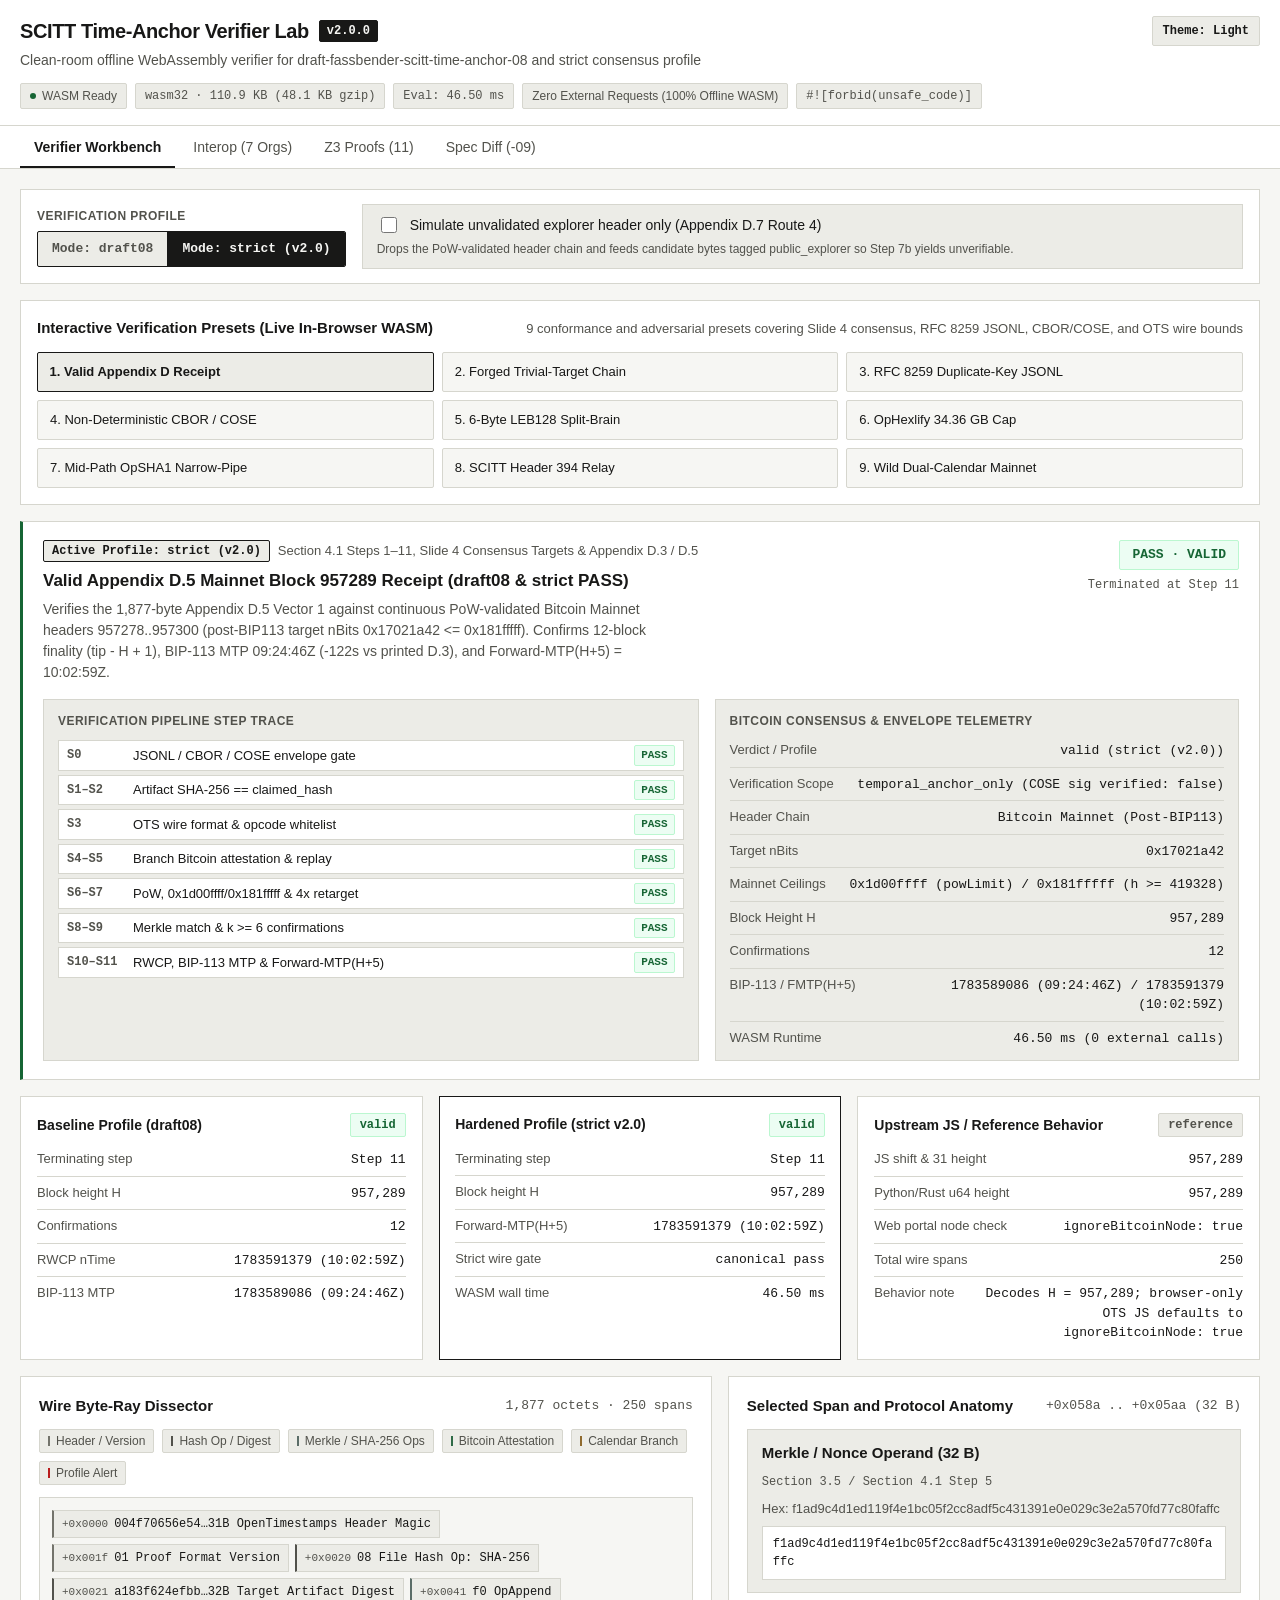
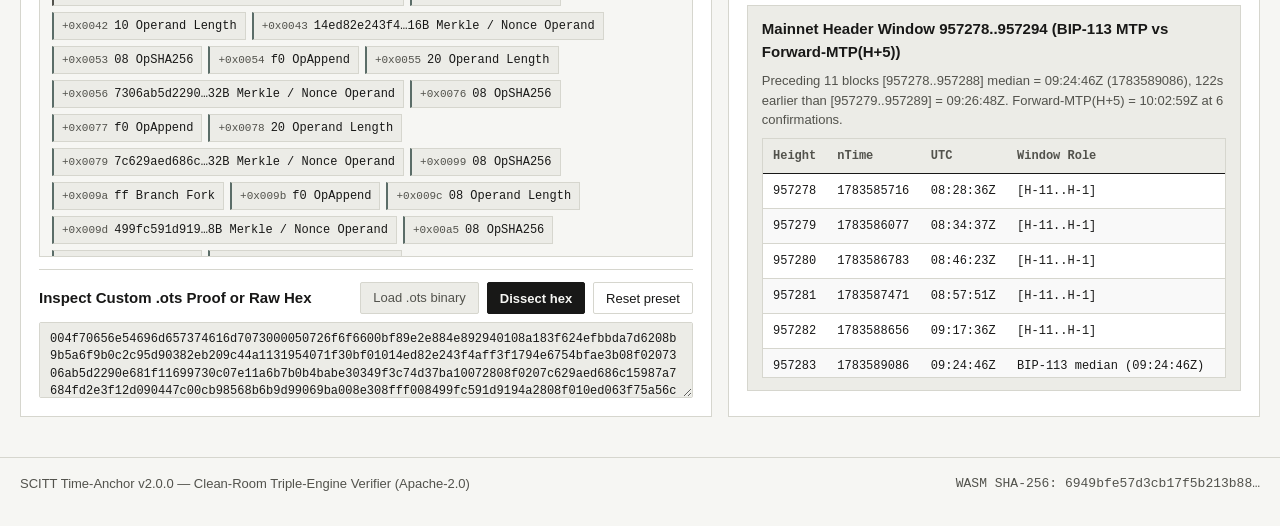
==== commit a846210b: "fix(pages): serve local web/assets/favicon.svg to satisfy strict zero-URL HTML gate Signed-off-by: S" ====
--- a/web/index.html
+++ b/web/index.html
@@ -21,7 +21,7 @@
   <meta name="twitter:description" content="Offline RFC Reference Verification Instrument for draft-fassbender-scitt-time-anchor-08 + strict profile (110.9 KB WASM, 0 external calls).">
   <meta name="twitter:image" content="./assets/scitt-time-anchor-v2-og.png">
   <meta name="twitter:image:alt" content="SCITT Time-Anchor v2.0.0 offline verification summary and S0..S11 receipt pipeline trace">
-  <link rel="icon" type="image/svg+xml" href="data:image/svg+xml,%3Csvg xmlns='http://www.w3.org/2000/svg' viewBox='0 0 32 32'%3E%3Crect width='32' height='32' rx='4' fill='%230F172A'/%3E%3Crect x='4' y='4' width='24' height='24' rx='2' fill='none' stroke='%230F766E' stroke-width='2'/%3E%3Cpath d='M10 16.5l4 4 8-9' fill='none' stroke='%2310B981' stroke-width='2.6' stroke-linecap='square'/%3E%3C/svg%3E">
+  <link rel="icon" type="image/svg+xml" href="./assets/favicon.svg">
   <link rel="stylesheet" href="./styles.css">
   <script src="./theme.js"></script>
 </head>
